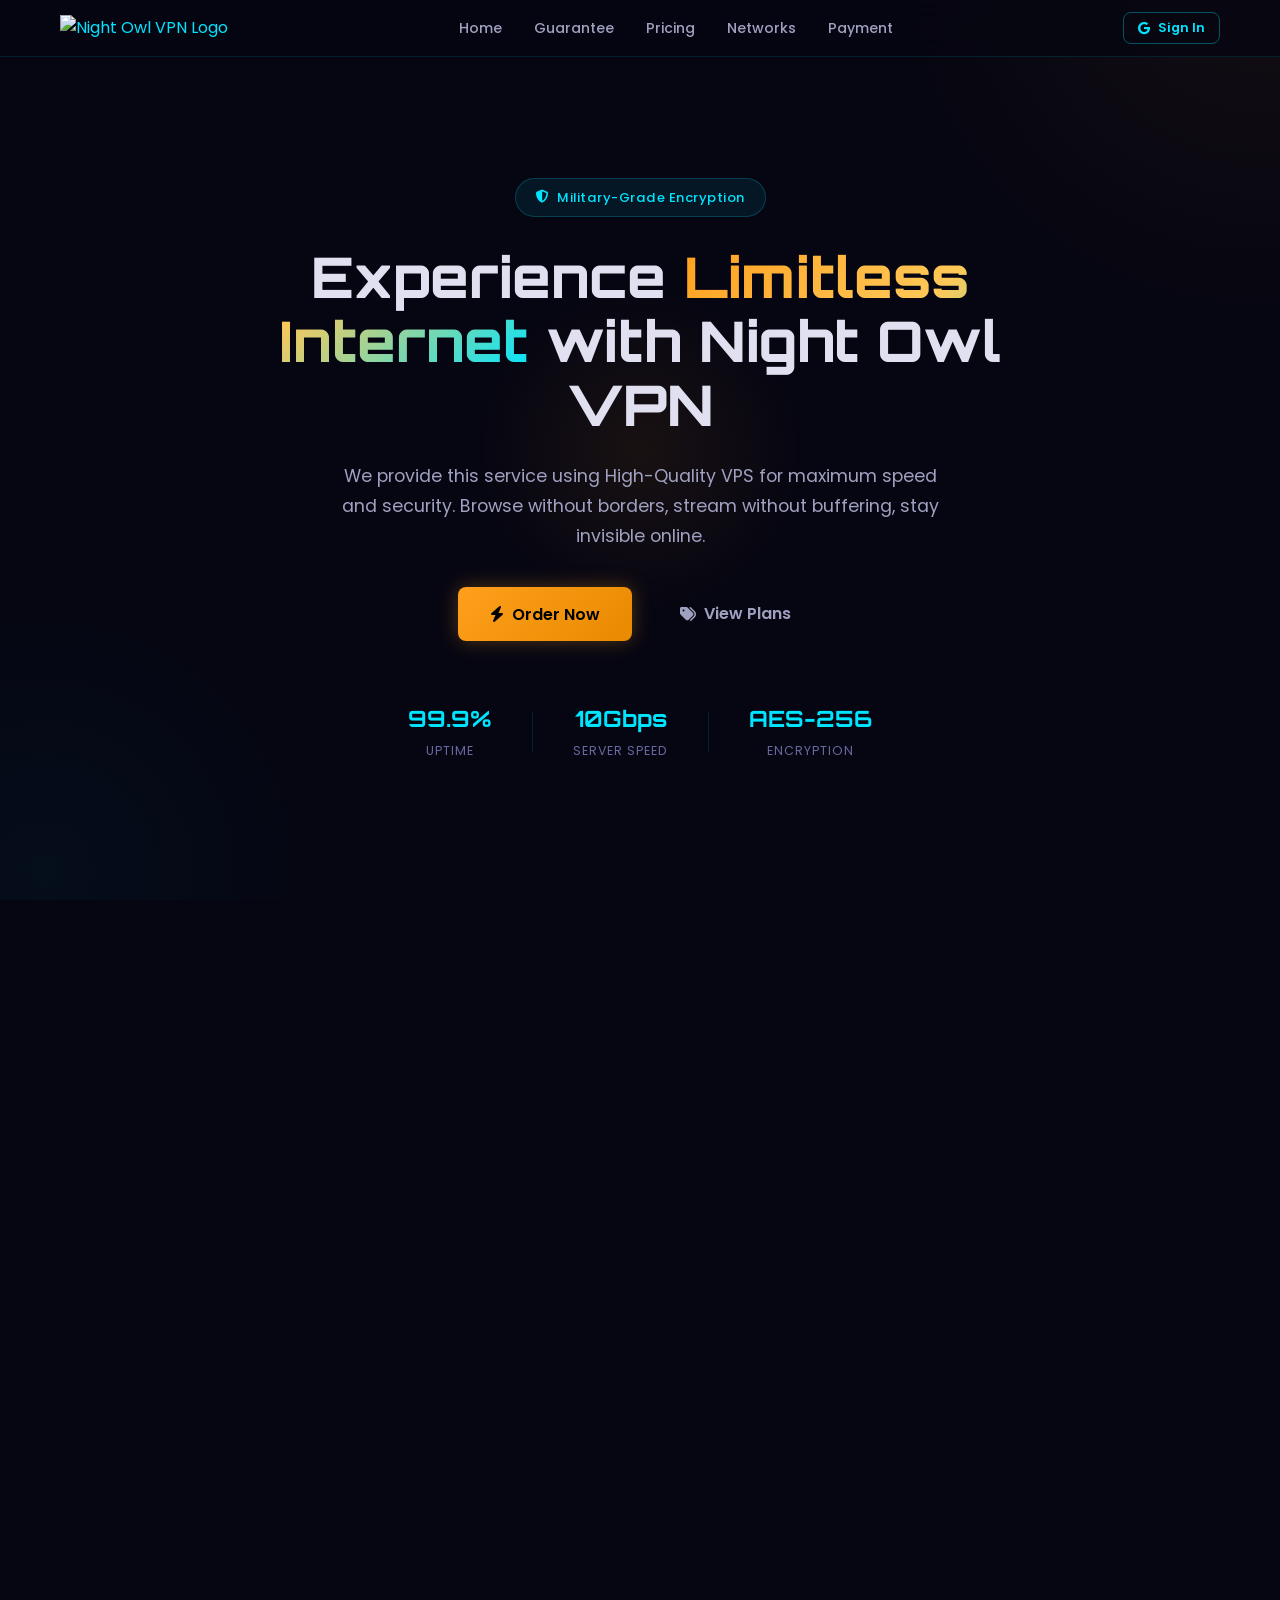
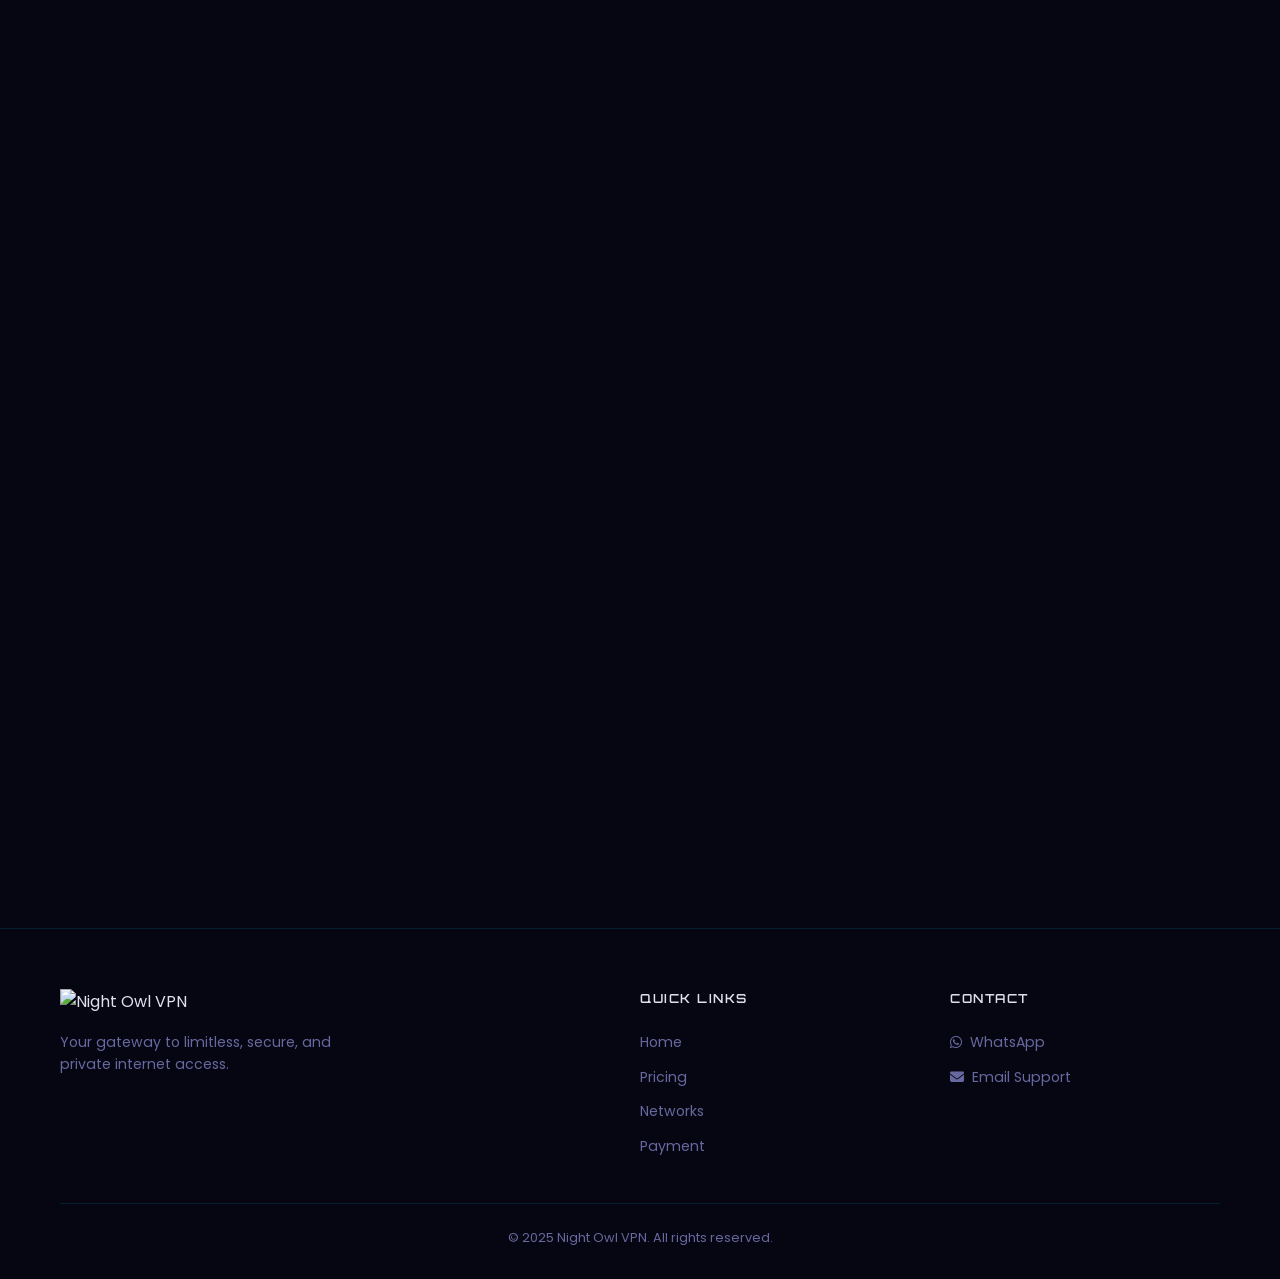
==== index.html @ dc2b0171 "Add files via upload" ====
<!DOCTYPE html>
<html lang="en">
<head>
    <meta charset="UTF-8">
    <meta name="viewport" content="width=device-width, initial-scale=1.0">
    <title>Night Owl VPN — Experience Limitless Internet</title>
    <link href="https://fonts.googleapis.com/css2?family=Orbitron:wght@400;500;600;700;800;900&family=Poppins:wght@300;400;500;600;700;800&display=swap" rel="stylesheet">
    <link rel="stylesheet" href="https://cdnjs.cloudflare.com/ajax/libs/font-awesome/6.5.0/css/all.min.css">
    <link rel="stylesheet" href="style.css">
</head>
<body>

<!-- Particle Background -->
<div id="particles-js"></div>

<!-- Toast Container -->
<div id="toast-container"></div>

<!-- Navigation -->
<nav class="navbar" id="navbar">
    <div class="nav-container">
        <a href="#hero" class="nav-logo">
            <img src="https://z-cdn-media.chatglm.cn/files/b2f4cb73-33cd-4e5b-a706-f9e631497ccf.png?auth_key=1880225410-af0106e17d8e4b97b81c9fec4f9bc8e7-0-fcd8b6f1ac86b50c7433dc2e5db16da4" alt="Night Owl VPN Logo" class="logo-img">
        </a>
        <ul class="nav-links" id="navLinks">
            <li><a href="#hero">Home</a></li>
            <li><a href="#guarantee">Guarantee</a></li>
            <li><a href="#pricing">Pricing</a></li>
            <li><a href="#networks">Networks</a></li>
            <li><a href="#payment">Payment</a></li>
        </ul>
        <div class="nav-actions">
            <!-- Shown when NOT logged in -->
            <button class="btn btn-outline btn-sm" id="btnLogin" onclick="handleLogin()">
                <i class="fab fa-google"></i> Sign In
            </button>
            <!-- Shown when logged in -->
            <div class="nav-user" id="navUser" style="display:none;">
                <img id="navAvatar" src="" alt="avatar" class="nav-avatar">
                <span id="navName" class="nav-name"></span>
                <button class="btn btn-outline btn-sm" onclick="handleLogout()">Logout</button>
            </div>
            <button class="hamburger" id="hamburger" onclick="toggleMobileNav()">
                <span></span><span></span><span></span>
            </button>
        </div>
    </div>
</nav>

<!-- ========== HERO SECTION ========== -->
<section id="hero" class="hero">
    <div class="hero-content">
        <div class="hero-badge">
            <i class="fas fa-shield-halved"></i> Military-Grade Encryption
        </div>
        <h1 class="hero-title">
            Experience <span class="text-gradient">Limitless Internet</span> with Night Owl VPN
        </h1>
        <p class="hero-subtitle">
            We provide this service using High-Quality VPS for maximum speed and security.
            Browse without borders, stream without buffering, stay invisible online.
        </p>
        <div class="hero-actions">
            <button class="btn btn-primary btn-lg" onclick="scrollToDashboard()">
                <i class="fas fa-bolt"></i> Order Now
            </button>
            <a href="#pricing" class="btn btn-ghost btn-lg">
                <i class="fas fa-tags"></i> View Plans
            </a>
        </div>
        <div class="hero-stats">
            <div class="stat-item">
                <span class="stat-number">99.9%</span>
                <span class="stat-label">Uptime</span>
            </div>
            <div class="stat-divider"></div>
            <div class="stat-item">
                <span class="stat-number">10Gbps</span>
                <span class="stat-label">Server Speed</span>
            </div>
            <div class="stat-divider"></div>
            <div class="stat-item">
                <span class="stat-number">AES-256</span>
                <span class="stat-label">Encryption</span>
            </div>
        </div>
    </div>
    <div class="hero-visual">
        <div class="owl-glow"></div>
    </div>
</section>

<!-- ========== GUARANTEE SECTION ========== -->
<section id="guarantee" class="section">
    <div class="container">
        <div class="guarantee-card reveal">
            <div class="guarantee-icon">
                <i class="fas fa-shield-halved"></i>
            </div>
            <div class="guarantee-content">
                <h2 class="section-title">30-Day Money-Back Guarantee</h2>
                <p class="guarantee-text">
                    <strong>100% Guarantee for 30 Days.</strong> Our data packages are valid for 30 days and must be renewed thereafter.
                    To get a config, you must have an active base data package. With the <span class="text-gradient">Unlimited package</span>,
                    enjoy zero speed limits and no GB limits — pure, unrestricted internet freedom!
                </p>
            </div>
            <div class="guarantee-badge">
                <i class="fas fa-check-circle"></i> Guaranteed
            </div>
        </div>
    </div>
</section>

<!-- ========== PRICING SECTION ========== -->
<section id="pricing" class="section">
    <div class="container">
        <div class="section-header reveal">
            <span class="section-tag">Pricing</span>
            <h2 class="section-title">Choose Your Plan</h2>
            <p class="section-desc">Affordable, high-speed VPN packages tailored for every need. All plans include full access to our premium VPS network.</p>
        </div>
        <div class="pricing-grid">
            <!-- 100GB -->
            <div class="pricing-card reveal">
                <div class="pricing-header">
                    <div class="pricing-icon"><i class="fas fa-wind"></i></div>
                    <h3>Starter</h3>
                    <div class="pricing-data">100GB</div>
                </div>
                <div class="pricing-price">
                    <span class="currency">Rs.</span>
                    <span class="amount">200</span>
                    <span class="period">/= per month</span>
                </div>
                <ul class="pricing-features">
                    <li><i class="fas fa-check"></i> 100GB Data</li>
                    <li><i class="fas fa-check"></i> High-Speed VPS</li>
                    <li><i class="fas fa-check"></i> All Networks</li>
                    <li><i class="fas fa-check"></i> 30-Day Validity</li>
                </ul>
                <button class="btn btn-outline btn-block" onclick="scrollToDashboard()">Get Started</button>
            </div>
            <!-- 200GB -->
            <div class="pricing-card reveal">
                <div class="pricing-header">
                    <div class="pricing-icon"><i class="fas fa-rocket"></i></div>
                    <h3>Standard</h3>
                    <div class="pricing-data">200GB</div>
                </div>
                <div class="pricing-price">
                    <span class="currency">Rs.</span>
                    <span class="amount">300</span>
                    <span class="period">/= per month</span>
                </div>
                <ul class="pricing-features">
                    <li><i class="fas fa-check"></i> 200GB Data</li>
                    <li><i class="fas fa-check"></i> High-Speed VPS</li>
                    <li><i class="fas fa-check"></i> All Networks</li>
                    <li><i class="fas fa-check"></i> 30-Day Validity</li>
                </ul>
                <button class="btn btn-outline btn-block" onclick="scrollToDashboard()">Get Started</button>
            </div>
            <!-- 300GB -->
            <div class="pricing-card reveal">
                <div class="pricing-header">
                    <div class="pricing-icon"><i class="fas fa-fire"></i></div>
                    <h3>Premium</h3>
                    <div class="pricing-data">300GB</div>
                </div>
                <div class="pricing-price">
                    <span class="currency">Rs.</span>
                    <span class="amount">400</span>
                    <span class="period">/= per month</span>
                </div>
                <ul class="pricing-features">
                    <li><i class="fas fa-check"></i> 300GB Data</li>
                    <li><i class="fas fa-check"></i> High-Speed VPS</li>
                    <li><i class="fas fa-check"></i> All Networks</li>
                    <li><i class="fas fa-check"></i> 30-Day Validity</li>
                </ul>
                <button class="btn btn-outline btn-block" onclick="scrollToDashboard()">Get Started</button>
            </div>
            <!-- Unlimited - Featured -->
            <div class="pricing-card pricing-featured reveal">
                <div class="pricing-ribbon">Best Value</div>
                <div class="pricing-header">
                    <div class="pricing-icon"><i class="fas fa-crown"></i></div>
                    <h3>Unlimited</h3>
                    <div class="pricing-data">Unlimited GB</div>
                </div>
                <div class="pricing-price">
                    <span class="currency">Rs.</span>
                    <span class="amount">500</span>
                    <span class="period">/= per month</span>
                </div>
                <ul class="pricing-features">
                    <li><i class="fas fa-check"></i> Unlimited Data</li>
                    <li><i class="fas fa-check"></i> Zero Speed Limits</li>
                    <li><i class="fas fa-check"></i> All Networks</li>
                    <li><i class="fas fa-check"></i> 30-Day Validity</li>
                    <li><i class="fas fa-star"></i> Priority Support</li>
                </ul>
                <button class="btn btn-primary btn-block" onclick="scrollToDashboard()">Get Started</button>
            </div>
        </div>
    </div>
</section>

<!-- ========== NETWORKS SECTION ========== -->
<section id="networks" class="section">
    <div class="container">
        <div class="section-header reveal">
            <span class="section-tag">Compatibility</span>
            <h2 class="section-title">Supported Networks & Packages</h2>
            <p class="section-desc">Our VPN configs work seamlessly with these networks and base packages.</p>
        </div>
        <div class="network-grid">
            <div class="network-card reveal">
                <div class="network-icon" style="--accent:#4CAF50;"><i class="fas fa-sim-card"></i></div>
                <h4>Dialog SIM</h4>
                <p>348 Package</p>
            </div>
            <div class="network-card reveal">
                <div class="network-icon" style="--accent:#4CAF50;"><i class="fas fa-wifi"></i></div>
                <h4>Dialog Router</h4>
                <p>Zoom Unlimited 724 Package</p>
            </div>
            <div class="network-card reveal">
                <div class="network-icon" style="--accent:#2196F3;"><i class="fas fa-router"></i></div>
                <h4>SLT Router</h4>
                <p>Zoom/Netflix Unlimited Package</p>
            </div>
            <div class="network-card reveal">
                <div class="network-icon" style="--accent:#FF4081;"><i class="fas fa-sim-card"></i></div>
                <h4>Airtel Old SIM</h4>
                <p>YouTube 260 Unlimited Package</p>
            </div>
            <div class="network-card reveal">
                <div class="network-icon" style="--accent:#FF4081;"><i class="fas fa-sim-card"></i></div>
                <h4>Airtel New SIM</h4>
                <p>TikTok 997 Unlimited Package</p>
            </div>
            <div class="network-card reveal">
                <div class="network-icon" style="--accent:#9C27B0;"><i class="fas fa-mobile-alt"></i></div>
                <h4>Mobitel SIM</h4>
                <p>222 Zoom Package <small>(Android only)</small></p>
            </div>
            <div class="network-card reveal">
                <div class="network-icon" style="--accent:#FF9800;"><i class="fas fa-sim-card"></i></div>
                <h4>Hutch</h4>
                <p>Zoom 224 Package</p>
            </div>
            <div class="network-card reveal">
                <div class="network-icon" style="--accent:#7878a0;"><i class="fas fa-ellipsis-h"></i></div>
                <h4>Other Networks</h4>
                <p>Configs available but speed limited</p>
            </div>
        </div>
        <p class="network-note reveal">
            <i class="fas fa-info-circle"></i>
            Configs are available for packages not on this list, but speed will be limited.
        </p>
    </div>
</section>

<!-- ========== PAYMENT SECTION ========== -->
<section id="payment" class="section">
    <div class="container">
        <div class="section-header reveal">
            <span class="section-tag">Payment</span>
            <h2 class="section-title">Payment Methods</h2>
            <p class="section-desc">Choose your preferred payment method below. After payment, upload your slip in the order form.</p>
        </div>
        <div class="payment-grid">
            <!-- Bank Transfer -->
            <div class="payment-card reveal">
                <div class="payment-icon"><i class="fas fa-building-columns"></i></div>
                <h3>Bank Transfer</h3>
                <div class="payment-details">
                    <div class="payment-row">
                        <span class="payment-label">Bank</span>
                        <span class="payment-value">Sampath Bank</span>
                    </div>
                    <div class="payment-row">
                        <span class="payment-label">Account No</span>
                        <span class="payment-value copyable" onclick="copyText('111852976973', this)">1118 5297 6973 <i class="fas fa-copy"></i></span>
                    </div>
                    <div class="payment-row">
                        <span class="payment-label">Name</span>
                        <span class="payment-value">GJD Dilshan</span>
                    </div>
                    <div class="payment-row">
                        <span class="payment-label">Branch</span>
                        <span class="payment-value">Baddegama</span>
                    </div>
                </div>
            </div>
            <!-- eZ Cash -->
            <div class="payment-card reveal">
                <div class="payment-icon"><i class="fas fa-mobile-screen-button"></i></div>
                <h3>eZ Cash</h3>
                <div class="payment-details">
                    <div class="payment-row">
                        <span class="payment-label">Number</span>
                        <span class="payment-value copyable" onclick="copyText('0763420752', this)">0763420752 <i class="fas fa-copy"></i></span>
                    </div>
                    <div class="payment-row" style="margin-top:12px;">
                        <div class="payment-note">
                            <i class="fas fa-exclamation-triangle"></i>
                            Please add Rs. 20 extra if using eZ Cash
                        </div>
                    </div>
                </div>
            </div>
        </div>
    </div>
</section>

<!-- ========== DASHBOARD / ORDER SECTION (Auth Required) ========== -->
<section id="dashboard" class="section" style="display:none;">
    <div class="container">
        <div class="section-header reveal">
            <span class="section-tag">Dashboard</span>
            <h2 class="section-title">Place Your Order</h2>
            <p class="section-desc">Fill in your details, upload your payment slip, and we'll get you connected.</p>
        </div>

        <div class="dashboard-grid">
            <!-- Order Form -->
            <div class="order-form-card reveal">
                <h3><i class="fas fa-file-invoice"></i> Order Form</h3>
                <form id="orderForm" onsubmit="handleOrderSubmit(event)">
                    <div class="form-row">
                        <div class="form-group">
                            <label for="firstName">First Name <span class="required">*</span></label>
                            <input type="text" id="firstName" required placeholder="Enter first name">
                        </div>
                        <div class="form-group">
                            <label for="lastName">Last Name <span class="required">*</span></label>
                            <input type="text" id="lastName" required placeholder="Enter last name">
                        </div>
                    </div>
                    <div class="form-group">
                        <label for="vpnPackage">VPN Data Package <span class="required">*</span></label>
                        <select id="vpnPackage" required>
                            <option value="" disabled selected>Select a package</option>
                            <option value="100GB - Rs. 200">100GB — Rs. 200/=</option>
                            <option value="200GB - Rs. 300">200GB — Rs. 300/=</option>
                            <option value="300GB - Rs. 400">300GB — Rs. 400/=</option>
                            <option value="Unlimited GB - Rs. 500">Unlimited GB — Rs. 500/=</option>
                        </select>
                    </div>
                    <div class="form-group">
                        <label for="simPackage">Current Sim & Base Data Package <span class="required">*</span></label>
                        <select id="simPackage" required onchange="toggleDeviceId()">
                            <option value="" disabled selected>Select your sim & package</option>
                            <option value="Dialog sim - 348 Package">Dialog SIM — 348 Package</option>
                            <option value="Dialog router - Zoom Unlimited 724 Package">Dialog Router — Zoom Unlimited 724</option>
                            <option value="SLT router - Zoom/Netflix Unlimited Package">SLT Router — Zoom/Netflix Unlimited</option>
                            <option value="Airtel Old sim - YouTube 260 Unlimited Package">Airtel Old SIM — YouTube 260 Unlimited</option>
                            <option value="Airtel New sim - TikTok 997 Unlimited Package">Airtel New SIM — TikTok 997 Unlimited</option>
                            <option value="Mobitel sim - 222 Zoom Package">Mobitel SIM — 222 Zoom Package</option>
                            <option value="Hutch - Zoom 224 Package">Hutch — Zoom 224 Package</option>
                            <option value="Other">Other (speed may be limited)</option>
                        </select>
                    </div>
                    <!-- Conditional: Device ID (only for Mobitel 222 Zoom) -->
                    <div class="form-group" id="deviceIdGroup" style="display:none;">
                        <label for="deviceId">HttpInjector App Device ID <span class="required">*</span></label>
                        <input type="text" id="deviceId" placeholder="Enter your HttpInjector Device ID">
                        <small class="form-hint">Required for Mobitel 222 Zoom Package (Android only)</small>
                    </div>
                    <div class="form-group">
                        <label for="paymentSlip">Upload Payment Slip <span class="required">*</span></label>
                        <div class="file-upload-area" id="fileDropZone" onclick="document.getElementById('paymentSlip').click()">
                            <input type="file" id="paymentSlip" accept="image/*,.pdf" required hidden>
                            <i class="fas fa-cloud-arrow-up"></i>
                            <p id="fileLabel">Click to upload or drag & drop</p>
                            <small>Image or PDF, max 5MB</small>
                        </div>
                    </div>
                    <button type="submit" class="btn btn-primary btn-block btn-lg" id="submitBtn">
                        <i class="fab fa-whatsapp"></i> Submit & Send via WhatsApp
                    </button>
                </form>
            </div>

            <!-- Order History -->
            <div class="order-history-card reveal">
                <h3><i class="fas fa-clock-rotate-left"></i> My Orders</h3>
                <div id="orderHistory">
                    <p class="empty-state">No orders yet. Place your first order!</p>
                </div>
            </div>
        </div>
    </div>
</section>

<!-- ========== AUTH REQUIRED MODAL ========== -->
<div class="modal-overlay" id="authModal" style="display:none;">
    <div class="modal-card">
        <div class="modal-icon"><i class="fas fa-lock"></i></div>
        <h3>Login Required</h3>
        <p>You need to sign in with your Google account to place an order and access the dashboard.</p>
        <button class="btn btn-primary btn-block" onclick="handleLogin(); closeModal();">
            <i class="fab fa-google"></i> Sign in with Google
        </button>
        <button class="btn btn-ghost btn-block" onclick="closeModal()">Cancel</button>
    </div>
</div>

<!-- ========== FOOTER ========== -->
<footer class="footer">
    <div class="container">
        <div class="footer-grid">
            <div class="footer-brand">
                <img src="https://z-cdn-media.chatglm.cn/files/b2f4cb73-33cd-4e5b-a706-f9e631497ccf.png?auth_key=1880225410-af0106e17d8e4b97b81c9fec4f9bc8e7-0-fcd8b6f1ac86b50c7433dc2e5db16da4" alt="Night Owl VPN" class="footer-logo">
                <p>Your gateway to limitless, secure, and private internet access.</p>
            </div>
            <div class="footer-links">
                <h4>Quick Links</h4>
                <a href="#hero">Home</a>
                <a href="#pricing">Pricing</a>
                <a href="#networks">Networks</a>
                <a href="#payment">Payment</a>
            </div>
            <div class="footer-links">
                <h4>Contact</h4>
                <a href="https://wa.me/94724212983" target="_blank"><i class="fab fa-whatsapp"></i> WhatsApp</a>
                <a href="mailto:support@nightowlvpn.com"><i class="fas fa-envelope"></i> Email Support</a>
            </div>
        </div>
        <div class="footer-bottom">
            <p>&copy; 2025 Night Owl VPN. All rights reserved.</p>
        </div>
    </div>
</footer>

<!-- Scripts -->
<script src="https://cdn.jsdelivr.net/particles.js/2.0.0/particles.min.js"></script>
<script src="https://cdn.jsdelivr.net/npm/@supabase/supabase-js@2"></script>
<script src="app.js"></script>
</body>
</html>
---- style.css ----
/* ============================================================
   Night Owl VPN — Cyberpunk Dark Theme Stylesheet
   ============================================================ */

/* ===== CSS Custom Properties ===== */
:root {
    --bg-primary: #060612;
    --bg-secondary: #0d0d2b;
    --bg-card: rgba(13, 13, 43, 0.75);
    --bg-card-hover: rgba(20, 20, 60, 0.85);
    --neon-orange: #ff9f1c;
    --neon-gold: #ffc857;
    --neon-cyan: #00e5ff;
    --neon-cyan-dim: rgba(0, 229, 255, 0.15);
    --text-primary: #e0e0f0;
    --text-secondary: #a0a0c0;
    --text-muted: #6868a0;
    --border: rgba(0, 229, 255, 0.12);
    --border-hover: rgba(0, 229, 255, 0.35);
    --success: #00ff88;
    --danger: #ff4466;
    --warning: #ffc857;
    --radius: 14px;
    --radius-sm: 8px;
    --shadow: 0 4px 30px rgba(0, 0, 0, 0.4);
    --shadow-glow-cyan: 0 0 30px rgba(0, 229, 255, 0.15);
    --shadow-glow-orange: 0 0 30px rgba(255, 159, 28, 0.15);
    --font-heading: 'Orbitron', sans-serif;
    --font-body: 'Poppins', sans-serif;
    --transition: 0.3s cubic-bezier(0.4, 0, 0.2, 1);
}

/* ===== Reset & Base ===== */
*, *::before, *::after { box-sizing: border-box; margin: 0; padding: 0; }

html {
    scroll-behavior: smooth;
    scrollbar-width: thin;
    scrollbar-color: var(--neon-cyan-dim) var(--bg-primary);
}

body {
    font-family: var(--font-body);
    background: var(--bg-primary);
    color: var(--text-primary);
    line-height: 1.6;
    overflow-x: hidden;
    -webkit-font-smoothing: antialiased;
}

::-webkit-scrollbar { width: 8px; }
::-webkit-scrollbar-track { background: var(--bg-primary); }
::-webkit-scrollbar-thumb { background: var(--neon-cyan-dim); border-radius: 4px; }
::-webkit-scrollbar-thumb:hover { background: rgba(0, 229, 255, 0.3); }

a { color: var(--neon-cyan); text-decoration: none; transition: color var(--transition); }
a:hover { color: var(--neon-gold); }

img { max-width: 100%; height: auto; }

.container { max-width: 1200px; margin: 0 auto; padding: 0 20px; }

/* ===== Particles Background ===== */
#particles-js {
    position: fixed;
    top: 0; left: 0;
    width: 100%; height: 100%;
    z-index: 0;
    pointer-events: none;
}

/* ===== Toast Notifications ===== */
#toast-container {
    position: fixed;
    top: 90px; right: 20px;
    z-index: 10000;
    display: flex;
    flex-direction: column;
    gap: 10px;
}

.toast {
    padding: 14px 20px;
    border-radius: var(--radius-sm);
    font-size: 0.9rem;
    font-weight: 500;
    backdrop-filter: blur(20px);
    border: 1px solid var(--border);
    transform: translateX(120%);
    transition: transform 0.4s cubic-bezier(0.4, 0, 0.2, 1);
    display: flex;
    align-items: center;
    gap: 10px;
    max-width: 380px;
    box-shadow: var(--shadow);
}

.toast.show { transform: translateX(0); }
.toast-success { background: rgba(0, 255, 136, 0.12); border-color: rgba(0, 255, 136, 0.3); color: var(--success); }
.toast-error { background: rgba(255, 68, 102, 0.12); border-color: rgba(255, 68, 102, 0.3); color: var(--danger); }
.toast-info { background: rgba(0, 229, 255, 0.12); border-color: rgba(0, 229, 255, 0.3); color: var(--neon-cyan); }

/* ===== Gradient Text ===== */
.text-gradient {
    background: linear-gradient(135deg, var(--neon-orange), var(--neon-gold), var(--neon-cyan));
    -webkit-background-clip: text;
    -webkit-text-fill-color: transparent;
    background-clip: text;
}

/* ===== Buttons ===== */
.btn {
    display: inline-flex;
    align-items: center;
    justify-content: center;
    gap: 8px;
    padding: 10px 24px;
    border: none;
    border-radius: var(--radius-sm);
    font-family: var(--font-body);
    font-size: 0.9rem;
    font-weight: 600;
    cursor: pointer;
    transition: all var(--transition);
    text-decoration: none;
    white-space: nowrap;
}

.btn-primary {
    background: linear-gradient(135deg, var(--neon-orange), #e88a00);
    color: #000;
    box-shadow: 0 0 20px rgba(255, 159, 28, 0.3);
}
.btn-primary:hover {
    box-shadow: 0 0 35px rgba(255, 159, 28, 0.5);
    transform: translateY(-2px);
}

.btn-outline {
    background: transparent;
    border: 1.5px solid var(--border-hover);
    color: var(--neon-cyan);
}
.btn-outline:hover {
    background: rgba(0, 229, 255, 0.08);
    border-color: var(--neon-cyan);
    box-shadow: var(--shadow-glow-cyan);
}

.btn-ghost {
    background: transparent;
    color: var(--text-secondary);
    border: none;
}
.btn-ghost:hover { color: var(--text-primary); }

.btn-lg { padding: 14px 32px; font-size: 1rem; }
.btn-sm { padding: 6px 14px; font-size: 0.8rem; }
.btn-xs { padding: 4px 10px; font-size: 0.72rem; border-radius: 6px; }
.btn-block { width: 100%; }

/* ===== Navigation ===== */
.navbar {
    position: fixed;
    top: 0; left: 0; right: 0;
    z-index: 1000;
    padding: 12px 0;
    background: rgba(6, 6, 18, 0.85);
    backdrop-filter: blur(20px);
    border-bottom: 1px solid var(--border);
    transition: all var(--transition);
}

.navbar.scrolled {
    padding: 8px 0;
    background: rgba(6, 6, 18, 0.95);
    box-shadow: 0 2px 30px rgba(0, 0, 0, 0.5);
}

.nav-container {
    max-width: 1200px;
    margin: 0 auto;
    padding: 0 20px;
    display: flex;
    align-items: center;
    justify-content: space-between;
}

.logo-img { height: 44px; transition: transform var(--transition); }
.logo-img:hover { transform: scale(1.05); }

.nav-links {
    display: flex;
    list-style: none;
    gap: 32px;
}

.nav-links a {
    color: var(--text-secondary);
    font-size: 0.88rem;
    font-weight: 500;
    position: relative;
    padding: 4px 0;
    transition: color var(--transition);
}

.nav-links a::after {
    content: '';
    position: absolute;
    bottom: -2px; left: 0;
    width: 0; height: 2px;
    background: var(--neon-cyan);
    transition: width var(--transition);
}

.nav-links a:hover { color: var(--neon-cyan); }
.nav-links a:hover::after { width: 100%; }

.nav-actions { display: flex; align-items: center; gap: 12px; }

.nav-user { display: flex; align-items: center; gap: 10px; }

.nav-avatar {
    width: 32px; height: 32px;
    border-radius: 50%;
    border: 2px solid var(--neon-cyan);
    object-fit: cover;
}

.nav-name {
    color: var(--text-primary);
    font-size: 0.85rem;
    font-weight: 500;
    max-width: 120px;
    overflow: hidden;
    text-overflow: ellipsis;
    white-space: nowrap;
}

/* Hamburger */
.hamburger {
    display: none;
    flex-direction: column;
    gap: 5px;
    background: none;
    border: none;
    cursor: pointer;
    padding: 4px;
}

.hamburger span {
    width: 24px; height: 2px;
    background: var(--text-primary);
    border-radius: 2px;
    transition: all var(--transition);
}

.hamburger.active span:nth-child(1) { transform: rotate(45deg) translate(5px, 5px); }
.hamburger.active span:nth-child(2) { opacity: 0; }
.hamburger.active span:nth-child(3) { transform: rotate(-45deg) translate(5px, -5px); }

/* ===== Hero Section ===== */
.hero {
    min-height: 100vh;
    display: flex;
    align-items: center;
    position: relative;
    padding: 120px 20px 80px;
    overflow: hidden;
}

.hero::before {
    content: '';
    position: absolute;
    top: -50%; right: -30%;
    width: 800px; height: 800px;
    background: radial-gradient(circle, rgba(255, 159, 28, 0.06) 0%, transparent 70%);
    border-radius: 50%;
    pointer-events: none;
}

.hero::after {
    content: '';
    position: absolute;
    bottom: -30%; left: -20%;
    width: 600px; height: 600px;
    background: radial-gradient(circle, rgba(0, 229, 255, 0.04) 0%, transparent 70%);
    border-radius: 50%;
    pointer-events: none;
}

.hero-content {
    max-width: 800px;
    margin: 0 auto;
    text-align: center;
    position: relative;
    z-index: 1;
}

.hero-badge {
    display: inline-flex;
    align-items: center;
    gap: 8px;
    padding: 8px 20px;
    border-radius: 50px;
    background: rgba(0, 229, 255, 0.08);
    border: 1px solid rgba(0, 229, 255, 0.2);
    color: var(--neon-cyan);
    font-size: 0.82rem;
    font-weight: 500;
    margin-bottom: 28px;
    letter-spacing: 0.5px;
}

.hero-title {
    font-family: var(--font-heading);
    font-size: clamp(2rem, 5vw, 3.5rem);
    font-weight: 800;
    line-height: 1.15;
    margin-bottom: 24px;
    color: var(--text-primary);
}

.hero-subtitle {
    font-size: 1.1rem;
    color: var(--text-secondary);
    max-width: 600px;
    margin: 0 auto 36px;
    line-height: 1.7;
}

.hero-actions {
    display: flex;
    gap: 16px;
    justify-content: center;
    flex-wrap: wrap;
    margin-bottom: 60px;
}

.hero-stats {
    display: flex;
    align-items: center;
    justify-content: center;
    gap: 40px;
    flex-wrap: wrap;
}

.stat-item { text-align: center; }

.stat-number {
    display: block;
    font-family: var(--font-heading);
    font-size: 1.4rem;
    font-weight: 700;
    color: var(--neon-cyan);
}

.stat-label {
    font-size: 0.78rem;
    color: var(--text-muted);
    text-transform: uppercase;
    letter-spacing: 1px;
}

.stat-divider {
    width: 1px;
    height: 40px;
    background: var(--border);
}

.owl-glow {
    position: absolute;
    top: 50%; left: 50%;
    transform: translate(-50%, -50%);
    width: 400px; height: 400px;
    background: radial-gradient(circle, rgba(255, 159, 28, 0.08) 0%, transparent 60%);
    border-radius: 50%;
    animation: owlPulse 4s ease-in-out infinite;
    pointer-events: none;
}

@keyframes owlPulse {
    0%, 100% { transform: translate(-50%, -50%) scale(1); opacity: 0.6; }
    50% { transform: translate(-50%, -50%) scale(1.15); opacity: 1; }
}

/* ===== Sections ===== */
.section {
    padding: 100px 0;
    position: relative;
    z-index: 1;
}

.section-header {
    text-align: center;
    margin-bottom: 60px;
}

.section-tag {
    display: inline-block;
    padding: 5px 16px;
    border-radius: 50px;
    background: rgba(0, 229, 255, 0.08);
    border: 1px solid rgba(0, 229, 255, 0.2);
    color: var(--neon-cyan);
    font-size: 0.78rem;
    font-weight: 600;
    text-transform: uppercase;
    letter-spacing: 1.5px;
    margin-bottom: 16px;
}

.section-title {
    font-family: var(--font-heading);
    font-size: clamp(1.5rem, 3vw, 2.2rem);
    font-weight: 700;
    color: var(--text-primary);
    margin-bottom: 16px;
}

.section-desc {
    font-size: 1rem;
    color: var(--text-secondary);
    max-width: 580px;
    margin: 0 auto;
}

/* ===== Guarantee Section ===== */
.guarantee-card {
    display: flex;
    align-items: center;
    gap: 32px;
    padding: 40px;
    background: var(--bg-card);
    border: 1px solid var(--border);
    border-radius: var(--radius);
    backdrop-filter: blur(20px);
    position: relative;
    overflow: hidden;
}

.guarantee-card::before {
    content: '';
    position: absolute;
    top: 0; left: 0;
    width: 4px; height: 100%;
    background: linear-gradient(to bottom, var(--neon-orange), var(--neon-cyan));
}

.guarantee-icon {
    flex-shrink: 0;
    width: 80px; height: 80px;
    display: flex;
    align-items: center;
    justify-content: center;
    border-radius: 50%;
    background: rgba(255, 159, 28, 0.1);
    border: 1px solid rgba(255, 159, 28, 0.25);
    font-size: 2rem;
    color: var(--neon-orange);
}

.guarantee-content { flex: 1; }

.guarantee-content .section-title { margin-bottom: 12px; text-align: left; }

.guarantee-text {
    color: var(--text-secondary);
    font-size: 0.95rem;
    line-height: 1.75;
}

.guarantee-badge {
    flex-shrink: 0;
    padding: 10px 20px;
    border-radius: 50px;
    background: rgba(0, 255, 136, 0.1);
    border: 1px solid rgba(0, 255, 136, 0.25);
    color: var(--success);
    font-weight: 600;
    font-size: 0.85rem;
    display: flex;
    align-items: center;
    gap: 8px;
}

/* ===== Pricing Section ===== */
.pricing-grid {
    display: grid;
    grid-template-columns: repeat(4, 1fr);
    gap: 24px;
}

.pricing-card {
    background: var(--bg-card);
    border: 1px solid var(--border);
    border-radius: var(--radius);
    padding: 36px 28px;
    backdrop-filter: blur(20px);
    transition: all var(--transition);
    position: relative;
    overflow: hidden;
    display: flex;
    flex-direction: column;
}

.pricing-card:hover {
    transform: translateY(-8px);
    border-color: var(--border-hover);
    box-shadow: var(--shadow-glow-cyan);
}

.pricing-featured {
    border-color: rgba(255, 159, 28, 0.3);
    background: rgba(255, 159, 28, 0.05);
}

.pricing-featured:hover {
    border-color: var(--neon-orange);
    box-shadow: var(--shadow-glow-orange);
}

.pricing-ribbon {
    position: absolute;
    top: 16px; right: -32px;
    background: linear-gradient(135deg, var(--neon-orange), #e88a00);
    color: #000;
    font-size: 0.7rem;
    font-weight: 700;
    padding: 4px 40px;
    transform: rotate(45deg);
    text-transform: uppercase;
    letter-spacing: 1px;
}

.pricing-header { text-align: center; margin-bottom: 24px; }

.pricing-icon {
    width: 56px; height: 56px;
    margin: 0 auto 16px;
    display: flex;
    align-items: center;
    justify-content: center;
    border-radius: 50%;
    background: rgba(0, 229, 255, 0.08);
    border: 1px solid rgba(0, 229, 255, 0.15);
    font-size: 1.3rem;
    color: var(--neon-cyan);
}

.pricing-featured .pricing-icon {
    background: rgba(255, 159, 28, 0.1);
    border-color: rgba(255, 159, 28, 0.25);
    color: var(--neon-orange);
}

.pricing-header h3 {
    font-family: var(--font-heading);
    font-size: 0.85rem;
    font-weight: 600;
    color: var(--text-muted);
    text-transform: uppercase;
    letter-spacing: 1.5px;
    margin-bottom: 6px;
}

.pricing-data {
    font-family: var(--font-heading);
    font-size: 1.3rem;
    font-weight: 700;
    color: var(--text-primary);
}

.pricing-price {
    text-align: center;
    margin-bottom: 24px;
    padding: 20px 0;
    border-top: 1px solid var(--border);
    border-bottom: 1px solid var(--border);
}

.currency {
    font-size: 1rem;
    font-weight: 600;
    color: var(--text-muted);
    vertical-align: top;
}

.amount {
    font-family: var(--font-heading);
    font-size: 2.8rem;
    font-weight: 800;
    color: var(--neon-cyan);
}

.pricing-featured .amount { color: var(--neon-orange); }

.period {
    font-size: 0.8rem;
    color: var(--text-muted);
}

.pricing-features {
    list-style: none;
    margin-bottom: 28px;
    flex: 1;
}

.pricing-features li {
    display: flex;
    align-items: center;
    gap: 10px;
    padding: 8px 0;
    font-size: 0.88rem;
    color: var(--text-secondary);
}

.pricing-features i { color: var(--neon-cyan); font-size: 0.8rem; }
.pricing-features .fa-star { color: var(--neon-gold); }
.pricing-featured .pricing-features i { color: var(--neon-orange); }

/* ===== Networks Section ===== */
.network-grid {
    display: grid;
    grid-template-columns: repeat(4, 1fr);
    gap: 20px;
}

.network-card {
    background: var(--bg-card);
    border: 1px solid var(--border);
    border-radius: var(--radius);
    padding: 28px 20px;
    text-align: center;
    backdrop-filter: blur(20px);
    transition: all var(--transition);
}

.network-card:hover {
    transform: translateY(-4px);
    border-color: var(--border-hover);
    box-shadow: var(--shadow-glow-cyan);
}

.network-icon {
    width: 52px; height: 52px;
    margin: 0 auto 14px;
    display: flex;
    align-items: center;
    justify-content: center;
    border-radius: 50%;
    background: rgba(0, 229, 255, 0.08);
    border: 1px solid rgba(0, 229, 255, 0.15);
    font-size: 1.2rem;
    color: var(--neon-cyan);
}

.network-icon[style*="--accent"] {
    background: rgba(0, 229, 255, 0.06);
}

.network-card h4 {
    font-size: 0.95rem;
    font-weight: 600;
    color: var(--text-primary);
    margin-bottom: 4px;
}

.network-card p {
    font-size: 0.8rem;
    color: var(--text-muted);
    line-height: 1.5;
}

.network-note {
    text-align: center;
    margin-top: 32px;
    padding: 16px 24px;
    border-radius: var(--radius-sm);
    background: rgba(255, 200, 87, 0.06);
    border: 1px solid rgba(255, 200, 87, 0.15);
    color: var(--neon-gold);
    font-size: 0.88rem;
}

/* ===== Payment Section ===== */
.payment-grid {
    display: grid;
    grid-template-columns: repeat(2, 1fr);
    gap: 24px;
    max-width: 800px;
    margin: 0 auto;
}

.payment-card {
    background: var(--bg-card);
    border: 1px solid var(--border);
    border-radius: var(--radius);
    padding: 36px;
    backdrop-filter: blur(20px);
    transition: all var(--transition);
}

.payment-card:hover {
    border-color: var(--border-hover);
    box-shadow: var(--shadow-glow-cyan);
}

.payment-icon {
    width: 56px; height: 56px;
    display: flex;
    align-items: center;
    justify-content: center;
    border-radius: 50%;
    background: rgba(0, 229, 255, 0.08);
    border: 1px solid rgba(0, 229, 255, 0.15);
    font-size: 1.4rem;
    color: var(--neon-cyan);
    margin-bottom: 20px;
}

.payment-card h3 {
    font-family: var(--font-heading);
    font-size: 1.1rem;
    font-weight: 700;
    color: var(--text-primary);
    margin-bottom: 20px;
}

.payment-details { display: flex; flex-direction: column; gap: 12px; }

.payment-row {
    display: flex;
    justify-content: space-between;
    align-items: center;
    padding: 8px 0;
    border-bottom: 1px solid rgba(255, 255, 255, 0.04);
}

.payment-label {
    font-size: 0.82rem;
    color: var(--text-muted);
    text-transform: uppercase;
    letter-spacing: 0.5px;
}

.payment-value {
    font-size: 0.92rem;
    font-weight: 600;
    color: var(--text-primary);
}

.copyable {
    cursor: pointer;
    transition: color var(--transition);
}

.copyable:hover { color: var(--neon-cyan); }
.copyable i { margin-left: 6px; font-size: 0.75rem; color: var(--text-muted); }

.payment-note {
    padding: 12px 16px;
    border-radius: var(--radius-sm);
    background: rgba(255, 200, 87, 0.08);
    border: 1px solid rgba(255, 200, 87, 0.2);
    color: var(--neon-gold);
    font-size: 0.82rem;
    display: flex;
    align-items: center;
    gap: 8px;
}

/* ===== Dashboard Section ===== */
.dashboard-grid {
    display: grid;
    grid-template-columns: 1fr 1fr;
    gap: 24px;
    align-items: start;
}

.order-form-card, .order-history-card {
    background: var(--bg-card);
    border: 1px solid var(--border);
    border-radius: var(--radius);
    padding: 36px;
    backdrop-filter: blur(20px);
}

.order-form-card h3, .order-history-card h3 {
    font-family: var(--font-heading);
    font-size: 1.05rem;
    font-weight: 700;
    color: var(--text-primary);
    margin-bottom: 24px;
    display: flex;
    align-items: center;
    gap: 10px;
}

.order-form-card h3 i { color: var(--neon-orange); }
.order-history-card h3 i { color: var(--neon-cyan); }

/* ===== Forms ===== */
.form-row { display: grid; grid-template-columns: 1fr 1fr; gap: 16px; }

.form-group { margin-bottom: 20px; }

.form-group label {
    display: block;
    font-size: 0.82rem;
    font-weight: 600;
    color: var(--text-secondary);
    margin-bottom: 6px;
    text-transform: uppercase;
    letter-spacing: 0.5px;
}

.required { color: var(--danger); }

.form-group input,
.form-group select {
    width: 100%;
    padding: 12px 16px;
    background: rgba(6, 6, 18, 0.6);
    border: 1px solid var(--border);
    border-radius: var(--radius-sm);
    color: var(--text-primary);
    font-family: var(--font-body);
    font-size: 0.9rem;
    transition: all var(--transition);
    outline: none;
}

.form-group input::placeholder { color: var(--text-muted); }

.form-group input:focus,
.form-group select:focus {
    border-color: var(--neon-cyan);
    box-shadow: 0 0 0 3px rgba(0, 229, 255, 0.1);
}

.form-group select option { background: var(--bg-secondary); color: var(--text-primary); }

.form-hint {
    display: block;
    margin-top: 4px;
    font-size: 0.75rem;
    color: var(--neon-gold);
}

/* File Upload Area */
.file-upload-area {
    border: 2px dashed var(--border);
    border-radius: var(--radius-sm);
    padding: 32px 20px;
    text-align: center;
    cursor: pointer;
    transition: all var(--transition);
    background: rgba(6, 6, 18, 0.3);
}

.file-upload-area:hover {
    border-color: var(--neon-cyan);
    background: rgba(0, 229, 255, 0.03);
}

.file-upload-area i { font-size: 2rem; color: var(--neon-cyan); margin-bottom: 8px; }
.file-upload-area p { color: var(--text-secondary); font-size: 0.9rem; margin-bottom: 4px; }
.file-upload-area small { color: var(--text-muted); font-size: 0.78rem; }

.file-upload-area.has-file {
    border-color: var(--success);
    background: rgba(0, 255, 136, 0.03);
}

.file-upload-area.has-file i { color: var(--success); }

/* Order History */
.empty-state {
    text-align: center;
    padding: 40px 20px;
    color: var(--text-muted);
    font-size: 0.9rem;
}

.order-item {
    padding: 16px;
    border: 1px solid var(--border);
    border-radius: var(--radius-sm);
    margin-bottom: 12px;
    background: rgba(6, 6, 18, 0.3);
}

.order-item-header {
    display: flex;
    justify-content: space-between;
    align-items: center;
    margin-bottom: 8px;
}

.order-item-package {
    font-weight: 600;
    font-size: 0.9rem;
    color: var(--neon-cyan);
}

.order-item-date {
    font-size: 0.75rem;
    color: var(--text-muted);
}

.order-item-sim {
    font-size: 0.82rem;
    color: var(--text-secondary);
    margin-bottom: 8px;
}

.order-item-actions {
    display: flex;
    gap: 8px;
    align-items: center;
}

/* ===== Modal ===== */
.modal-overlay {
    position: fixed;
    top: 0; left: 0;
    width: 100%; height: 100%;
    background: rgba(6, 6, 18, 0.85);
    backdrop-filter: blur(10px);
    z-index: 9999;
    display: flex;
    align-items: center;
    justify-content: center;
    padding: 20px;
}

.modal-card {
    background: var(--bg-secondary);
    border: 1px solid var(--border);
    border-radius: var(--radius);
    padding: 40px;
    max-width: 420px;
    width: 100%;
    text-align: center;
}

.modal-icon {
    width: 64px; height: 64px;
    margin: 0 auto 20px;
    display: flex;
    align-items: center;
    justify-content: center;
    border-radius: 50%;
    background: rgba(0, 229, 255, 0.08);
    border: 1px solid rgba(0, 229, 255, 0.2);
    font-size: 1.5rem;
    color: var(--neon-cyan);
}

.modal-card h3 {
    font-family: var(--font-heading);
    font-size: 1.15rem;
    margin-bottom: 12px;
    color: var(--text-primary);
}

.modal-card p {
    color: var(--text-secondary);
    font-size: 0.9rem;
    margin-bottom: 24px;
    line-height: 1.6;
}

.modal-card .btn { margin-bottom: 10px; }

/* ===== Badges ===== */
.badge {
    display: inline-block;
    padding: 3px 10px;
    border-radius: 50px;
    font-size: 0.72rem;
    font-weight: 600;
    text-transform: uppercase;
    letter-spacing: 0.5px;
}

.badge-package { background: rgba(0, 229, 255, 0.1); color: var(--neon-cyan); border: 1px solid rgba(0, 229, 255, 0.2); }
.badge-success { background: rgba(0, 255, 136, 0.1); color: var(--success); border: 1px solid rgba(0, 255, 136, 0.2); }
.badge-warning { background: rgba(255, 200, 87, 0.1); color: var(--warning); border: 1px solid rgba(255, 200, 87, 0.2); }
.badge-danger { background: rgba(255, 68, 102, 0.1); color: var(--danger); border: 1px solid rgba(255, 68, 102, 0.2); }

/* ===== Footer ===== */
.footer {
    position: relative;
    z-index: 1;
    padding: 60px 0 30px;
    border-top: 1px solid var(--border);
    background: rgba(6, 6, 18, 0.5);
}

.footer-grid {
    display: grid;
    grid-template-columns: 2fr 1fr 1fr;
    gap: 40px;
    margin-bottom: 40px;
}

.footer-logo { height: 40px; margin-bottom: 16px; }

.footer-brand p {
    color: var(--text-muted);
    font-size: 0.88rem;
    max-width: 300px;
    line-height: 1.6;
}

.footer-links h4 {
    font-family: var(--font-heading);
    font-size: 0.78rem;
    font-weight: 600;
    color: var(--text-primary);
    text-transform: uppercase;
    letter-spacing: 1.5px;
    margin-bottom: 16px;
}

.footer-links a {
    display: flex;
    align-items: center;
    gap: 8px;
    color: var(--text-muted);
    font-size: 0.88rem;
    padding: 6px 0;
    transition: color var(--transition);
}

.footer-links a:hover { color: var(--neon-cyan); }

.footer-bottom {
    padding-top: 24px;
    border-top: 1px solid var(--border);
    text-align: center;
}

.footer-bottom p {
    color: var(--text-muted);
    font-size: 0.8rem;
}

/* ===== Reveal Animations ===== */
.reveal {
    opacity: 0;
    transform: translateY(30px);
    transition: opacity 0.7s cubic-bezier(0.4, 0, 0.2, 1), transform 0.7s cubic-bezier(0.4, 0, 0.2, 1);
}

.reveal.visible {
    opacity: 1;
    transform: translateY(0);
}

/* ===== Admin Panel Styles ===== */
.admin-body { padding-top: 70px; }

.admin-header {
    position: fixed;
    top: 0; left: 0; right: 0;
    z-index: 1000;
    padding: 14px 0;
    background: rgba(6, 6, 18, 0.95);
    backdrop-filter: blur(20px);
    border-bottom: 1px solid var(--border);
}

.admin-title {
    font-family: var(--font-heading);
    font-size: 1rem;
    font-weight: 700;
    color: var(--neon-orange);
    display: flex;
    align-items: center;
    gap: 8px;
}

.admin-main { position: relative; z-index: 1; padding: 40px 0 80px; }

.admin-denied {
    display: flex;
    flex-direction: column;
    align-items: center;
    justify-content: center;
    text-align: center;
    padding: 80px 20px;
    gap: 16px;
}

.admin-denied h2 {
    font-family: var(--font-heading);
    color: var(--danger);
}

.admin-denied p { color: var(--text-secondary); }

.admin-stats {
    display: grid;
    grid-template-columns: repeat(4, 1fr);
    gap: 16px;
    margin-bottom: 32px;
}

.admin-stat-card {
    display: flex;
    align-items: center;
    gap: 16px;
    padding: 24px;
    background: var(--bg-card);
    border: 1px solid var(--border);
    border-radius: var(--radius);
    backdrop-filter: blur(20px);
}

.admin-stat-card > i {
    font-size: 1.5rem;
    color: var(--neon-cyan);
}

.admin-stat-number {
    display: block;
    font-family: var(--font-heading);
    font-size: 1.6rem;
    font-weight: 700;
    color: var(--text-primary);
}

.admin-stat-label {
    font-size: 0.75rem;
    color: var(--text-muted);
    text-transform: uppercase;
    letter-spacing: 0.5px;
}

.admin-table-card {
    background: var(--bg-card);
    border: 1px solid var(--border);
    border-radius: var(--radius);
    backdrop-filter: blur(20px);
    overflow: hidden;
}

.admin-table-header {
    display: flex;
    justify-content: space-between;
    align-items: center;
    padding: 20px 24px;
    border-bottom: 1px solid var(--border);
}

.admin-table-header h3 {
    font-family: var(--font-heading);
    font-size: 0.95rem;
    font-weight: 700;
    color: var(--text-primary);
    display: flex;
    align-items: center;
    gap: 8px;
}

.admin-table-header h3 i { color: var(--neon-cyan); }

.table-responsive { overflow-x: auto; }

.admin-table {
    width: 100%;
    border-collapse: collapse;
    font-size: 0.85rem;
}

.admin-table th {
    padding: 12px 16px;
    text-align: left;
    font-size: 0.72rem;
    font-weight: 600;
    color: var(--text-muted);
    text-transform: uppercase;
    letter-spacing: 0.5px;
    border-bottom: 1px solid var(--border);
    white-space: nowrap;
}

.admin-table td {
    padding: 12px 16px;
    border-bottom: 1px solid rgba(255, 255, 255, 0.03);
    color: var(--text-secondary);
    vertical-align: middle;
}

.admin-table tbody tr:hover { background: rgba(0, 229, 255, 0.02); }

/* ===== Responsive ===== */
@media (max-width: 1024px) {
    .pricing-grid { grid-template-columns: repeat(2, 1fr); }
    .network-grid { grid-template-columns: repeat(2, 1fr); }
    .admin-stats { grid-template-columns: repeat(2, 1fr); }
}

@media (max-width: 768px) {
    .nav-links {
        position: fixed;
        top: 60px; left: 0;
        width: 100%;
        flex-direction: column;
        background: rgba(6, 6, 18, 0.98);
        backdrop-filter: blur(20px);
        padding: 24px;
        gap: 0;
        border-bottom: 1px solid var(--border);
        transform: translateY(-120%);
        transition: transform 0.4s ease;
    }

    .nav-links.open { transform: translateY(0); }

    .nav-links a {
        display: block;
        padding: 14px 0;
        border-bottom: 1px solid var(--border);
    }

    .hamburger { display: flex; }

    .nav-name { display: none; }

    .hero { padding: 100px 20px 60px; }

    .hero-title { font-size: clamp(1.6rem, 6vw, 2.5rem); }

    .hero-stats { gap: 24px; }
    .stat-divider { display: none; }

    .guarantee-card { flex-direction: column; text-align: center; }
    .guarantee-content .section-title { text-align: center; }

    .pricing-grid { grid-template-columns: 1fr; max-width: 400px; margin: 0 auto; }

    .network-grid { grid-template-columns: repeat(2, 1fr); }

    .payment-grid { grid-template-columns: 1fr; }

    .dashboard-grid { grid-template-columns: 1fr; }

    .form-row { grid-template-columns: 1fr; }

    .footer-grid { grid-template-columns: 1fr; text-align: center; }
    .footer-brand p { margin: 0 auto; }
    .footer-links a { justify-content: center; }

    .section { padding: 60px 0; }

    .admin-header .container { flex-wrap: wrap; gap: 8px; }
    .admin-stats { grid-template-columns: 1fr 1fr; }
}

@media (max-width: 480px) {
    .network-grid { grid-template-columns: 1fr; }
    .hero-actions { flex-direction: column; align-items: center; }
    .hero-actions .btn { width: 100%; }
    .admin-stats { grid-template-columns: 1fr; }
    .payment-card { padding: 24px; }
    .order-form-card, .order-history-card { padding: 24px; }
}

/* ===== Reduced Motion ===== */
@media (prefers-reduced-motion: reduce) {
    *, *::before, *::after {
        animation-duration: 0.01ms !important;
        animation-iteration-count: 1 !important;
        transition-duration: 0.01ms !important;
    }
    .reveal { opacity: 1; transform: none; }
}

/* ===== Focus Visible ===== */
:focus-visible {
    outline: 2px solid var(--neon-cyan);
    outline-offset: 2px;
}

/* ===== Loading Spinner ===== */
.spinner {
    display: inline-block;
    width: 18px; height: 18px;
    border: 2px solid rgba(0, 0, 0, 0.2);
    border-top-color: #000;
    border-radius: 50%;
    animation: spin 0.6s linear infinite;
}

@keyframes spin {
    to { transform: rotate(360deg); }
}

/* ===== Glow Pulse Animation for CTA ===== */
@keyframes ctaPulse {
    0%, 100% { box-shadow: 0 0 20px rgba(255, 159, 28, 0.3); }
    50% { box-shadow: 0 0 40px rgba(255, 159, 28, 0.5); }
}

.btn-primary.btn-lg {
    animation: ctaPulse 3s ease-in-out infinite;
}

.btn-primary.btn-lg:hover {
    animation: none;
    box-shadow: 0 0 50px rgba(255, 159, 28, 0.6);
}
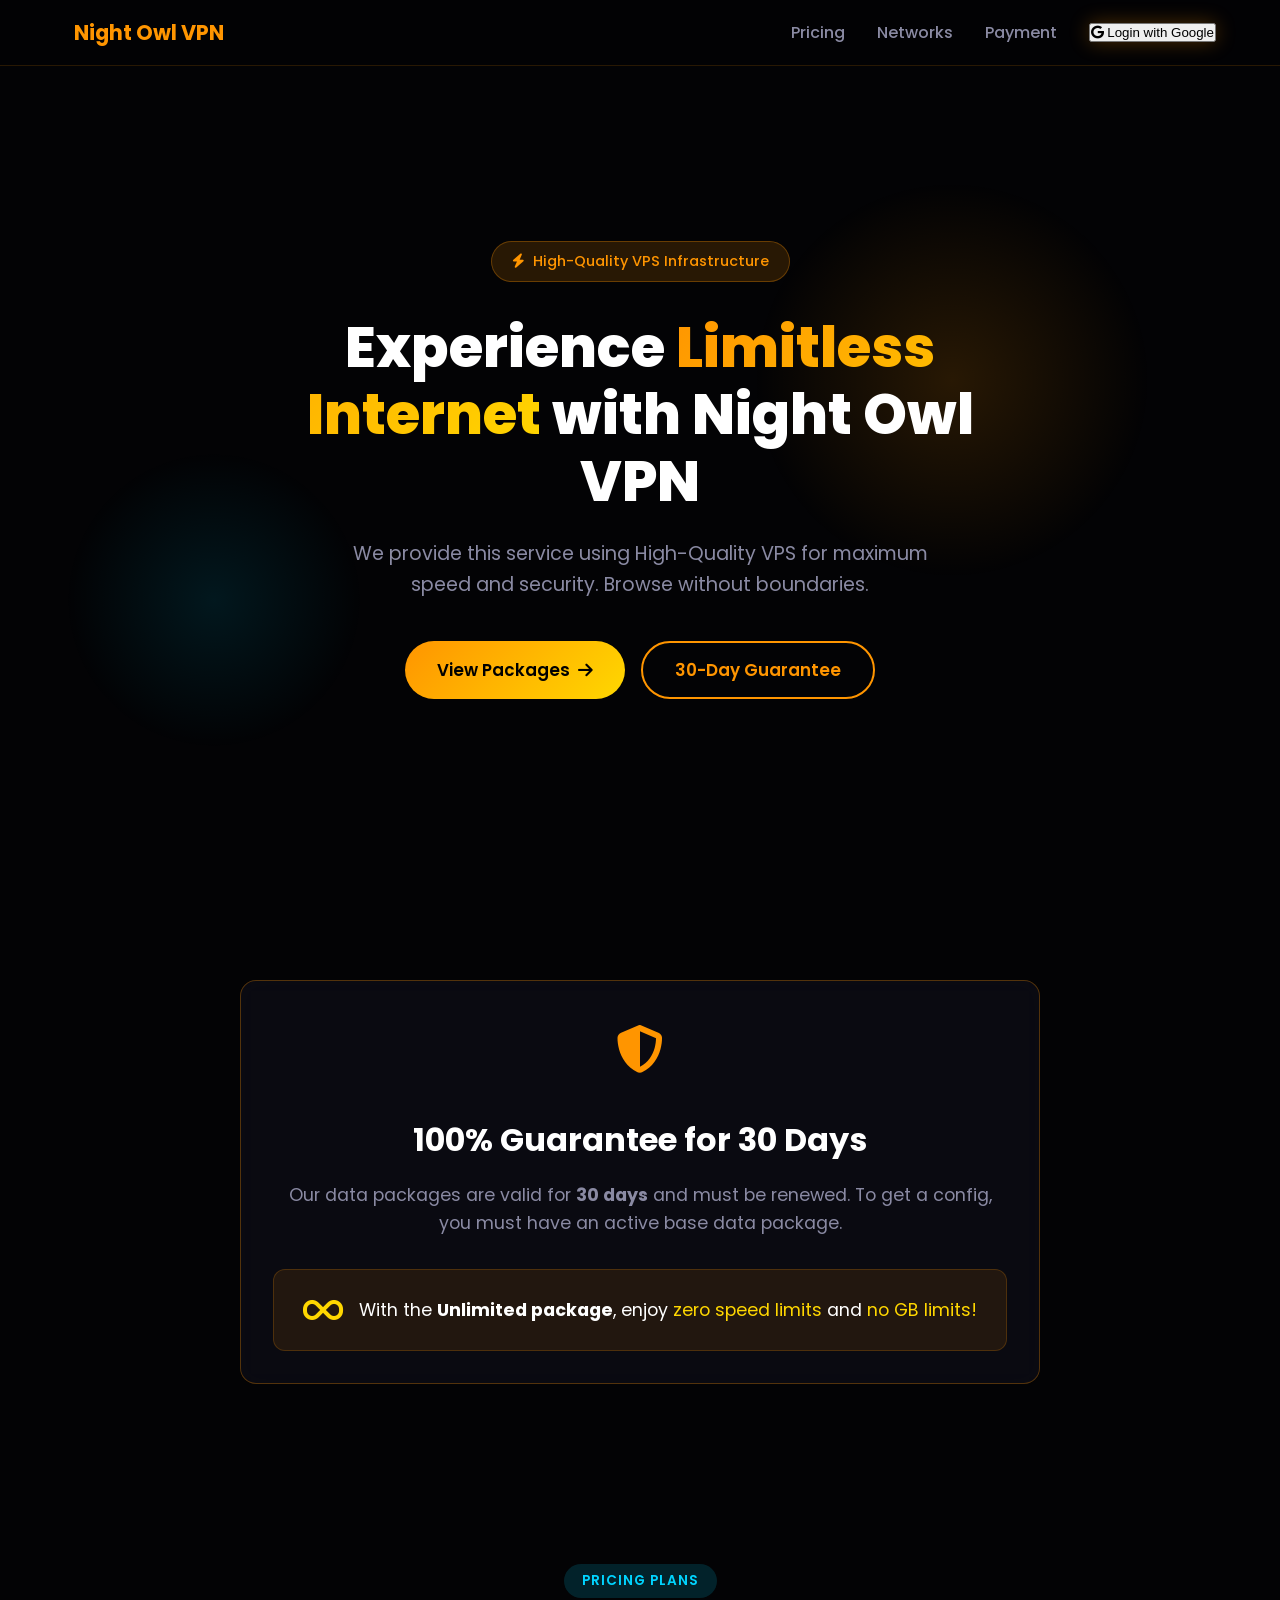
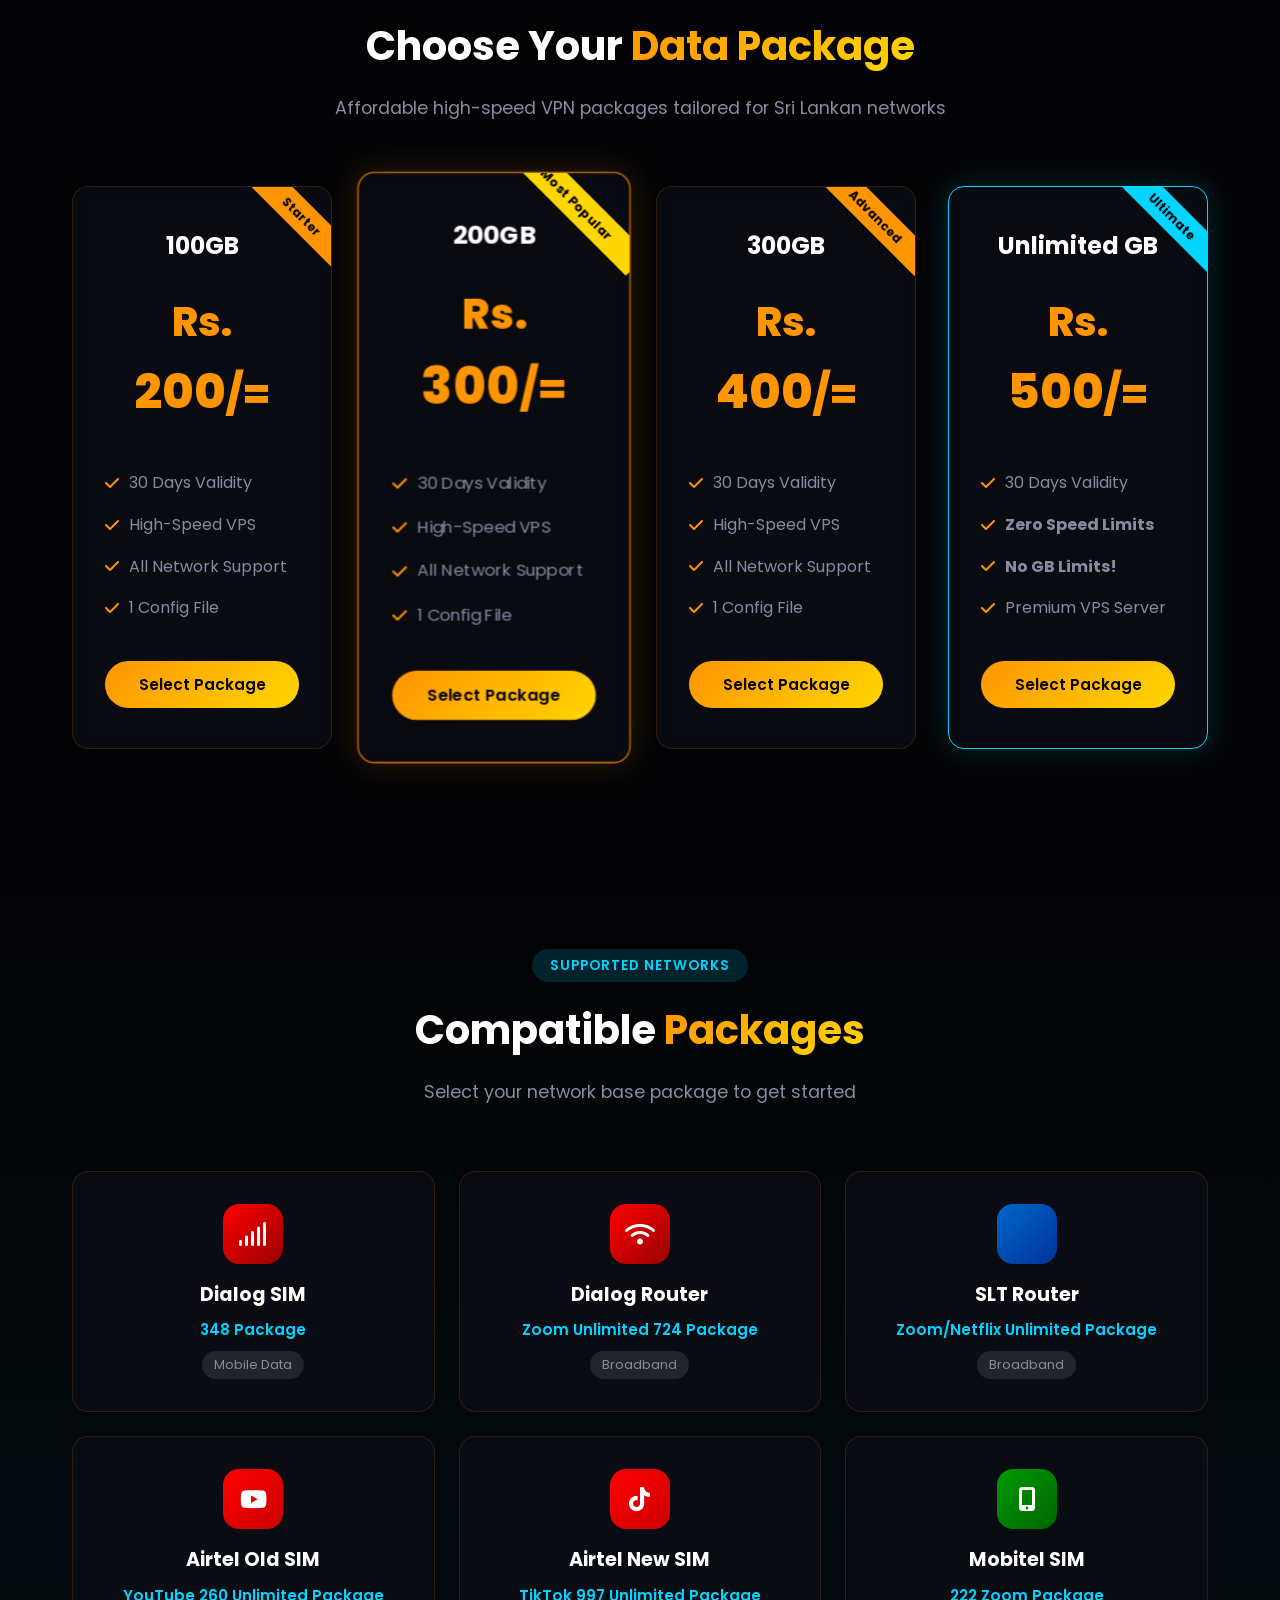
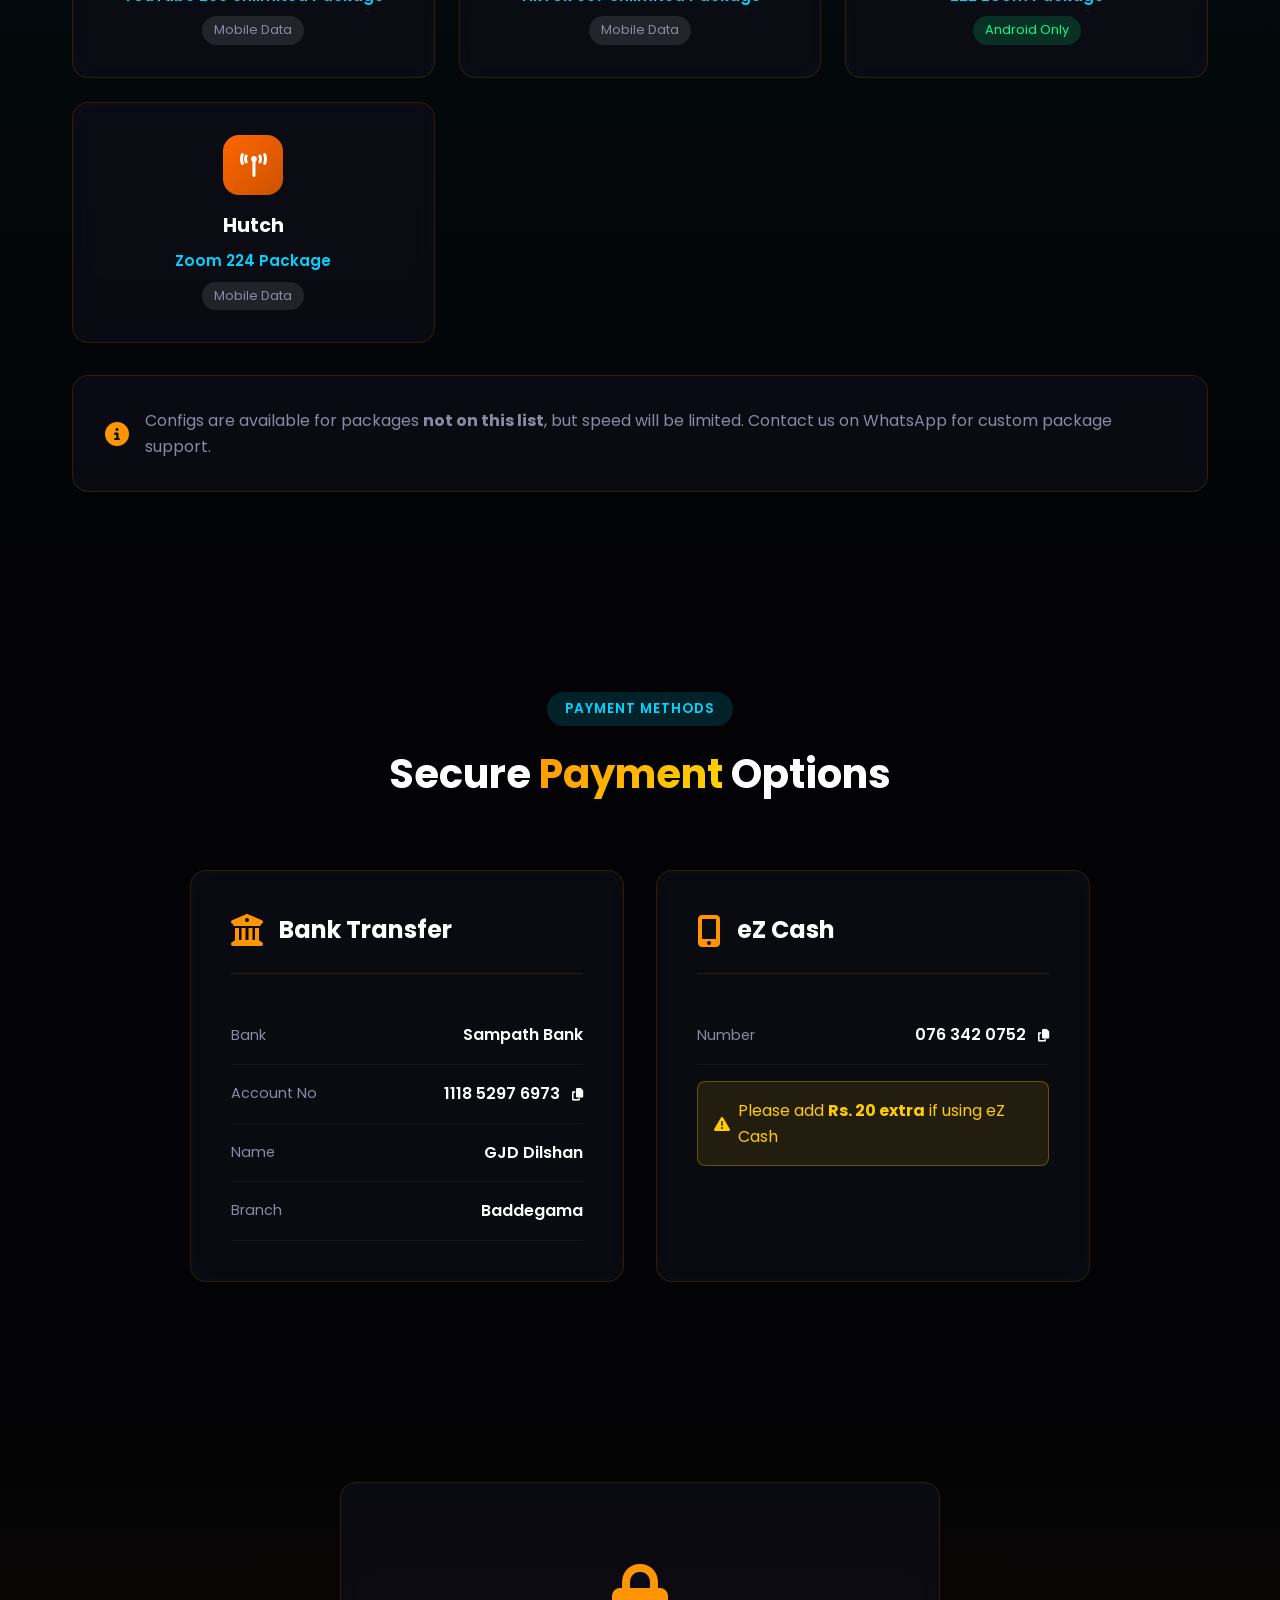
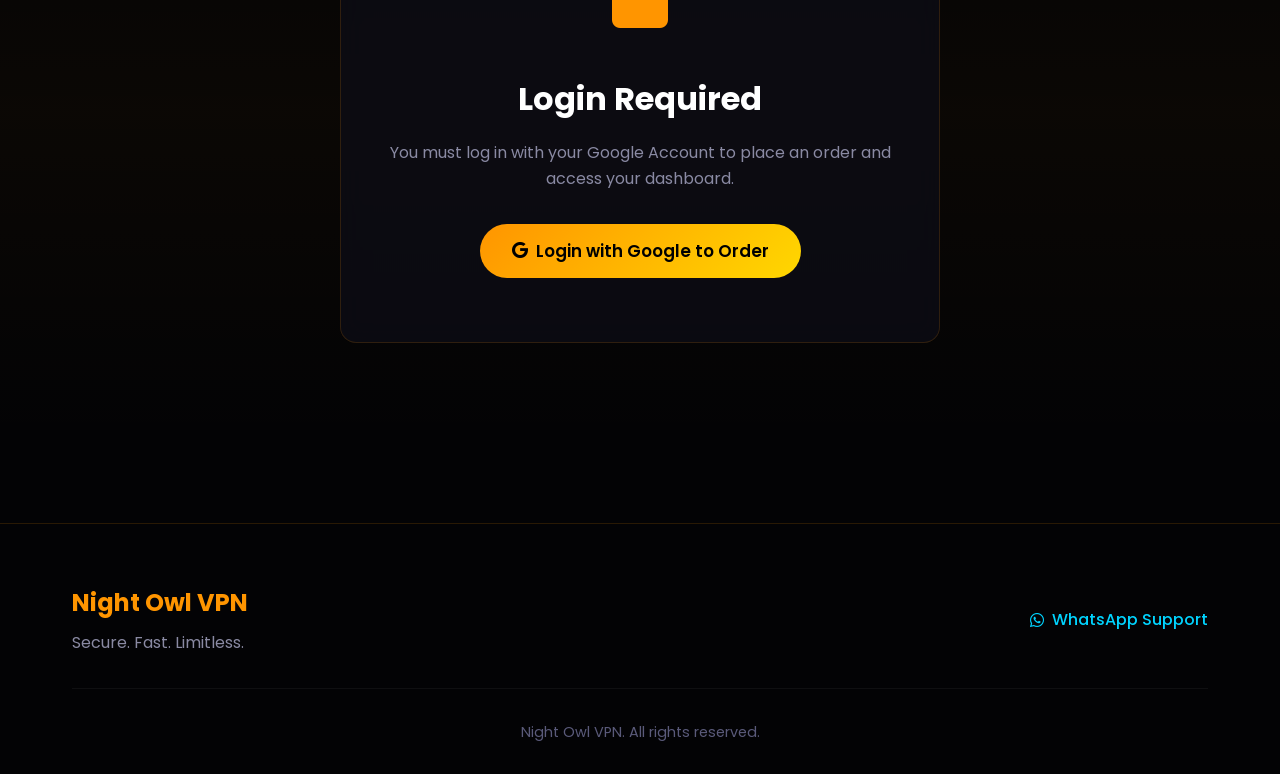
==== commit 81a50bf2: "Add files via upload" ====
--- a/index.html
+++ b/index.html
@@ -3,443 +3,442 @@
 <head>
     <meta charset="UTF-8">
     <meta name="viewport" content="width=device-width, initial-scale=1.0">
-    <title>Night Owl VPN — Experience Limitless Internet</title>
-    <link href="https://fonts.googleapis.com/css2?family=Orbitron:wght@400;500;600;700;800;900&family=Poppins:wght@300;400;500;600;700;800&display=swap" rel="stylesheet">
-    <link rel="stylesheet" href="https://cdnjs.cloudflare.com/ajax/libs/font-awesome/6.5.0/css/all.min.css">
+    <title>Night Owl VPN — Limitless Internet</title>
+    
+    <!-- Fonts & Icons -->
+    <link rel="preconnect" href="https://fonts.googleapis.com">
+    <link href="https://fonts.googleapis.com/css2?family=Poppins:wght@300;400;500;600;700;800&display=swap" rel="stylesheet">
+    <link rel="stylesheet" href="https://cdnjs.cloudflare.com/ajax/libs/font-awesome/6.4.0/css/all.min.css">
+    
+    <!-- Supabase -->
+    <script src="https://cdn.jsdelivr.net/npm/@supabase/supabase-js@2"></script>
+    <!-- Particles.js -->
+    <script src="https://cdn.jsdelivr.net/npm/particles.js@2.0.0/particles.min.js"></script>
+    
     <link rel="stylesheet" href="style.css">
 </head>
 <body>
 
-<!-- Particle Background -->
-<div id="particles-js"></div>
-
-<!-- Toast Container -->
-<div id="toast-container"></div>
-
-<!-- Navigation -->
-<nav class="navbar" id="navbar">
-    <div class="nav-container">
-        <a href="#hero" class="nav-logo">
-            <img src="https://z-cdn-media.chatglm.cn/files/b2f4cb73-33cd-4e5b-a706-f9e631497ccf.png?auth_key=1880225410-af0106e17d8e4b97b81c9fec4f9bc8e7-0-fcd8b6f1ac86b50c7433dc2e5db16da4" alt="Night Owl VPN Logo" class="logo-img">
-        </a>
-        <ul class="nav-links" id="navLinks">
-            <li><a href="#hero">Home</a></li>
-            <li><a href="#guarantee">Guarantee</a></li>
-            <li><a href="#pricing">Pricing</a></li>
-            <li><a href="#networks">Networks</a></li>
-            <li><a href="#payment">Payment</a></li>
-        </ul>
-        <div class="nav-actions">
-            <!-- Shown when NOT logged in -->
-            <button class="btn btn-outline btn-sm" id="btnLogin" onclick="handleLogin()">
-                <i class="fab fa-google"></i> Sign In
+    <!-- Animated Background -->
+    <div id="particles-js"></div>
+
+    <!-- Navigation -->
+    <nav class="navbar">
+        <div class="nav-brand">
+            <!-- ⚠️ REPLACE THIS SRC with your DIRECT image URL from ImgBB (right-click image → copy image address) -->
+            <img src="https://i.ibb.co/39zW1Q3H/logo.png" 
+                 alt="Night Owl VPN" 
+                 class="logo-img" 
+                 onerror="this.style.display='none'; this.nextElementSibling.style.display='flex'">
+            <div class="logo-fallback" style="display:none;">
+                <i class="fas fa-owl"></i>
+                <span>Night Owl VPN</span>
+            </div>
+        </div>
+        <div class="nav-links">
+            <a href="#pricing">Pricing</a>
+            <a href="#networks">Networks</a>
+            <a href="#payment">Payment</a>
+            <button id="login-btn" class="btn-glow" onclick="signInWithGoogle()">
+                <i class="fab fa-google"></i> Login with Google
             </button>
-            <!-- Shown when logged in -->
-            <div class="nav-user" id="navUser" style="display:none;">
-                <img id="navAvatar" src="" alt="avatar" class="nav-avatar">
-                <span id="navName" class="nav-name"></span>
-                <button class="btn btn-outline btn-sm" onclick="handleLogout()">Logout</button>
-            </div>
-            <button class="hamburger" id="hamburger" onclick="toggleMobileNav()">
-                <span></span><span></span><span></span>
-            </button>
-        </div>
+            <div id="user-menu" class="hidden">
+                <span id="user-email"></span>
+                <a href="admin.html" id="admin-link" class="hidden btn-admin"><i class="fas fa-shield-alt"></i> Admin</a>
+                <button onclick="signOut()" class="btn-outline"><i class="fas fa-sign-out-alt"></i> Logout</button>
+            </div>
+        </div>
+        <button class="mobile-toggle" onclick="toggleMobileMenu()"><i class="fas fa-bars"></i></button>
+    </nav>
+
+    <!-- Mobile Menu -->
+    <div id="mobile-menu" class="mobile-menu hidden">
+        <a href="#pricing">Pricing</a>
+        <a href="#networks">Networks</a>
+        <a href="#payment">Payment</a>
+        <div id="mobile-auth"></div>
     </div>
-</nav>
-
-<!-- ========== HERO SECTION ========== -->
-<section id="hero" class="hero">
-    <div class="hero-content">
-        <div class="hero-badge">
-            <i class="fas fa-shield-halved"></i> Military-Grade Encryption
-        </div>
-        <h1 class="hero-title">
-            Experience <span class="text-gradient">Limitless Internet</span> with Night Owl VPN
-        </h1>
-        <p class="hero-subtitle">
-            We provide this service using High-Quality VPS for maximum speed and security.
-            Browse without borders, stream without buffering, stay invisible online.
-        </p>
-        <div class="hero-actions">
-            <button class="btn btn-primary btn-lg" onclick="scrollToDashboard()">
-                <i class="fas fa-bolt"></i> Order Now
-            </button>
-            <a href="#pricing" class="btn btn-ghost btn-lg">
-                <i class="fas fa-tags"></i> View Plans
-            </a>
-        </div>
-        <div class="hero-stats">
-            <div class="stat-item">
-                <span class="stat-number">99.9%</span>
-                <span class="stat-label">Uptime</span>
-            </div>
-            <div class="stat-divider"></div>
-            <div class="stat-item">
-                <span class="stat-number">10Gbps</span>
-                <span class="stat-label">Server Speed</span>
-            </div>
-            <div class="stat-divider"></div>
-            <div class="stat-item">
-                <span class="stat-number">AES-256</span>
-                <span class="stat-label">Encryption</span>
-            </div>
-        </div>
-    </div>
-    <div class="hero-visual">
-        <div class="owl-glow"></div>
-    </div>
-</section>
-
-<!-- ========== GUARANTEE SECTION ========== -->
-<section id="guarantee" class="section">
-    <div class="container">
-        <div class="guarantee-card reveal">
-            <div class="guarantee-icon">
-                <i class="fas fa-shield-halved"></i>
-            </div>
-            <div class="guarantee-content">
-                <h2 class="section-title">30-Day Money-Back Guarantee</h2>
-                <p class="guarantee-text">
-                    <strong>100% Guarantee for 30 Days.</strong> Our data packages are valid for 30 days and must be renewed thereafter.
-                    To get a config, you must have an active base data package. With the <span class="text-gradient">Unlimited package</span>,
-                    enjoy zero speed limits and no GB limits — pure, unrestricted internet freedom!
-                </p>
-            </div>
-            <div class="guarantee-badge">
-                <i class="fas fa-check-circle"></i> Guaranteed
-            </div>
-        </div>
-    </div>
-</section>
-
-<!-- ========== PRICING SECTION ========== -->
-<section id="pricing" class="section">
-    <div class="container">
-        <div class="section-header reveal">
-            <span class="section-tag">Pricing</span>
-            <h2 class="section-title">Choose Your Plan</h2>
-            <p class="section-desc">Affordable, high-speed VPN packages tailored for every need. All plans include full access to our premium VPS network.</p>
-        </div>
-        <div class="pricing-grid">
-            <!-- 100GB -->
-            <div class="pricing-card reveal">
-                <div class="pricing-header">
-                    <div class="pricing-icon"><i class="fas fa-wind"></i></div>
-                    <h3>Starter</h3>
-                    <div class="pricing-data">100GB</div>
-                </div>
-                <div class="pricing-price">
-                    <span class="currency">Rs.</span>
-                    <span class="amount">200</span>
-                    <span class="period">/= per month</span>
-                </div>
-                <ul class="pricing-features">
-                    <li><i class="fas fa-check"></i> 100GB Data</li>
-                    <li><i class="fas fa-check"></i> High-Speed VPS</li>
-                    <li><i class="fas fa-check"></i> All Networks</li>
-                    <li><i class="fas fa-check"></i> 30-Day Validity</li>
-                </ul>
-                <button class="btn btn-outline btn-block" onclick="scrollToDashboard()">Get Started</button>
-            </div>
-            <!-- 200GB -->
-            <div class="pricing-card reveal">
-                <div class="pricing-header">
-                    <div class="pricing-icon"><i class="fas fa-rocket"></i></div>
-                    <h3>Standard</h3>
-                    <div class="pricing-data">200GB</div>
-                </div>
-                <div class="pricing-price">
-                    <span class="currency">Rs.</span>
-                    <span class="amount">300</span>
-                    <span class="period">/= per month</span>
-                </div>
-                <ul class="pricing-features">
-                    <li><i class="fas fa-check"></i> 200GB Data</li>
-                    <li><i class="fas fa-check"></i> High-Speed VPS</li>
-                    <li><i class="fas fa-check"></i> All Networks</li>
-                    <li><i class="fas fa-check"></i> 30-Day Validity</li>
-                </ul>
-                <button class="btn btn-outline btn-block" onclick="scrollToDashboard()">Get Started</button>
-            </div>
-            <!-- 300GB -->
-            <div class="pricing-card reveal">
-                <div class="pricing-header">
-                    <div class="pricing-icon"><i class="fas fa-fire"></i></div>
-                    <h3>Premium</h3>
-                    <div class="pricing-data">300GB</div>
-                </div>
-                <div class="pricing-price">
-                    <span class="currency">Rs.</span>
-                    <span class="amount">400</span>
-                    <span class="period">/= per month</span>
-                </div>
-                <ul class="pricing-features">
-                    <li><i class="fas fa-check"></i> 300GB Data</li>
-                    <li><i class="fas fa-check"></i> High-Speed VPS</li>
-                    <li><i class="fas fa-check"></i> All Networks</li>
-                    <li><i class="fas fa-check"></i> 30-Day Validity</li>
-                </ul>
-                <button class="btn btn-outline btn-block" onclick="scrollToDashboard()">Get Started</button>
-            </div>
-            <!-- Unlimited - Featured -->
-            <div class="pricing-card pricing-featured reveal">
-                <div class="pricing-ribbon">Best Value</div>
-                <div class="pricing-header">
-                    <div class="pricing-icon"><i class="fas fa-crown"></i></div>
-                    <h3>Unlimited</h3>
-                    <div class="pricing-data">Unlimited GB</div>
-                </div>
-                <div class="pricing-price">
-                    <span class="currency">Rs.</span>
-                    <span class="amount">500</span>
-                    <span class="period">/= per month</span>
-                </div>
-                <ul class="pricing-features">
-                    <li><i class="fas fa-check"></i> Unlimited Data</li>
-                    <li><i class="fas fa-check"></i> Zero Speed Limits</li>
-                    <li><i class="fas fa-check"></i> All Networks</li>
-                    <li><i class="fas fa-check"></i> 30-Day Validity</li>
-                    <li><i class="fas fa-star"></i> Priority Support</li>
-                </ul>
-                <button class="btn btn-primary btn-block" onclick="scrollToDashboard()">Get Started</button>
-            </div>
-        </div>
-    </div>
-</section>
-
-<!-- ========== NETWORKS SECTION ========== -->
-<section id="networks" class="section">
-    <div class="container">
-        <div class="section-header reveal">
-            <span class="section-tag">Compatibility</span>
-            <h2 class="section-title">Supported Networks & Packages</h2>
-            <p class="section-desc">Our VPN configs work seamlessly with these networks and base packages.</p>
-        </div>
-        <div class="network-grid">
-            <div class="network-card reveal">
-                <div class="network-icon" style="--accent:#4CAF50;"><i class="fas fa-sim-card"></i></div>
-                <h4>Dialog SIM</h4>
-                <p>348 Package</p>
-            </div>
-            <div class="network-card reveal">
-                <div class="network-icon" style="--accent:#4CAF50;"><i class="fas fa-wifi"></i></div>
-                <h4>Dialog Router</h4>
-                <p>Zoom Unlimited 724 Package</p>
-            </div>
-            <div class="network-card reveal">
-                <div class="network-icon" style="--accent:#2196F3;"><i class="fas fa-router"></i></div>
-                <h4>SLT Router</h4>
-                <p>Zoom/Netflix Unlimited Package</p>
-            </div>
-            <div class="network-card reveal">
-                <div class="network-icon" style="--accent:#FF4081;"><i class="fas fa-sim-card"></i></div>
-                <h4>Airtel Old SIM</h4>
-                <p>YouTube 260 Unlimited Package</p>
-            </div>
-            <div class="network-card reveal">
-                <div class="network-icon" style="--accent:#FF4081;"><i class="fas fa-sim-card"></i></div>
-                <h4>Airtel New SIM</h4>
-                <p>TikTok 997 Unlimited Package</p>
-            </div>
-            <div class="network-card reveal">
-                <div class="network-icon" style="--accent:#9C27B0;"><i class="fas fa-mobile-alt"></i></div>
-                <h4>Mobitel SIM</h4>
-                <p>222 Zoom Package <small>(Android only)</small></p>
-            </div>
-            <div class="network-card reveal">
-                <div class="network-icon" style="--accent:#FF9800;"><i class="fas fa-sim-card"></i></div>
-                <h4>Hutch</h4>
-                <p>Zoom 224 Package</p>
-            </div>
-            <div class="network-card reveal">
-                <div class="network-icon" style="--accent:#7878a0;"><i class="fas fa-ellipsis-h"></i></div>
-                <h4>Other Networks</h4>
-                <p>Configs available but speed limited</p>
-            </div>
-        </div>
-        <p class="network-note reveal">
-            <i class="fas fa-info-circle"></i>
-            Configs are available for packages not on this list, but speed will be limited.
-        </p>
-    </div>
-</section>
-
-<!-- ========== PAYMENT SECTION ========== -->
-<section id="payment" class="section">
-    <div class="container">
-        <div class="section-header reveal">
-            <span class="section-tag">Payment</span>
-            <h2 class="section-title">Payment Methods</h2>
-            <p class="section-desc">Choose your preferred payment method below. After payment, upload your slip in the order form.</p>
-        </div>
-        <div class="payment-grid">
-            <!-- Bank Transfer -->
-            <div class="payment-card reveal">
-                <div class="payment-icon"><i class="fas fa-building-columns"></i></div>
-                <h3>Bank Transfer</h3>
-                <div class="payment-details">
-                    <div class="payment-row">
-                        <span class="payment-label">Bank</span>
-                        <span class="payment-value">Sampath Bank</span>
-                    </div>
-                    <div class="payment-row">
-                        <span class="payment-label">Account No</span>
-                        <span class="payment-value copyable" onclick="copyText('111852976973', this)">1118 5297 6973 <i class="fas fa-copy"></i></span>
-                    </div>
-                    <div class="payment-row">
-                        <span class="payment-label">Name</span>
-                        <span class="payment-value">GJD Dilshan</span>
-                    </div>
-                    <div class="payment-row">
-                        <span class="payment-label">Branch</span>
-                        <span class="payment-value">Baddegama</span>
-                    </div>
-                </div>
-            </div>
-            <!-- eZ Cash -->
-            <div class="payment-card reveal">
-                <div class="payment-icon"><i class="fas fa-mobile-screen-button"></i></div>
-                <h3>eZ Cash</h3>
-                <div class="payment-details">
-                    <div class="payment-row">
-                        <span class="payment-label">Number</span>
-                        <span class="payment-value copyable" onclick="copyText('0763420752', this)">0763420752 <i class="fas fa-copy"></i></span>
-                    </div>
-                    <div class="payment-row" style="margin-top:12px;">
-                        <div class="payment-note">
+
+    <!-- Hero Section -->
+    <section class="hero">
+        <div class="hero-content">
+            <div class="hero-badge"><i class="fas fa-bolt"></i> High-Quality VPS Infrastructure</div>
+            <h1 class="hero-title">Experience <span class="text-gradient">Limitless Internet</span> with Night Owl VPN</h1>
+            <p class="hero-subtitle">We provide this service using High-Quality VPS for maximum speed and security. Browse without boundaries.</p>
+            <div class="hero-cta">
+                <a href="#pricing" class="btn-primary btn-lg">View Packages <i class="fas fa-arrow-right"></i></a>
+                <a href="#guarantee" class="btn-outline btn-lg">30-Day Guarantee</a>
+            </div>
+        </div>
+        <div class="hero-visual">
+            <div class="glow-orb"></div>
+            <div class="glow-orb orb-2"></div>
+        </div>
+    </section>
+
+    <!-- Guarantee Section -->
+    <section id="guarantee" class="guarantee">
+        <div class="container">
+            <div class="guarantee-card glass-card">
+                <div class="guarantee-icon"><i class="fas fa-shield-halved"></i></div>
+                <h2>100% Guarantee for 30 Days</h2>
+                <p>Our data packages are valid for <strong>30 days</strong> and must be renewed. To get a config, you must have an active base data package.</p>
+                <div class="guarantee-highlight">
+                    <i class="fas fa-infinity"></i>
+                    <span>With the <strong>Unlimited package</strong>, enjoy <span class="text-gold">zero speed limits</span> and <span class="text-gold">no GB limits!</span></span>
+                </div>
+            </div>
+        </div>
+    </section>
+
+    <!-- Pricing Section -->
+    <section id="pricing" class="pricing">
+        <div class="container">
+            <div class="section-header">
+                <span class="section-tag">Pricing Plans</span>
+                <h2>Choose Your <span class="text-gradient">Data Package</span></h2>
+                <p>Affordable high-speed VPN packages tailored for Sri Lankan networks</p>
+            </div>
+            <div class="pricing-grid">
+                <!-- 100GB -->
+                <div class="pricing-card glass-card">
+                    <div class="pricing-badge">Starter</div>
+                    <h3>100GB</h3>
+                    <div class="pricing-price">Rs. <span>200</span>/=</div>
+                    <ul class="pricing-features">
+                        <li><i class="fas fa-check"></i> 30 Days Validity</li>
+                        <li><i class="fas fa-check"></i> High-Speed VPS</li>
+                        <li><i class="fas fa-check"></i> All Network Support</li>
+                        <li><i class="fas fa-check"></i> 1 Config File</li>
+                    </ul>
+                    <button onclick="scrollToOrder('100GB - Rs. 200/=')" class="btn-primary btn-block">Select Package</button>
+                </div>
+
+                <!-- 200GB -->
+                <div class="pricing-card glass-card popular">
+                    <div class="pricing-badge badge-popular">Most Popular</div>
+                    <h3>200GB</h3>
+                    <div class="pricing-price">Rs. <span>300</span>/=</div>
+                    <ul class="pricing-features">
+                        <li><i class="fas fa-check"></i> 30 Days Validity</li>
+                        <li><i class="fas fa-check"></i> High-Speed VPS</li>
+                        <li><i class="fas fa-check"></i> All Network Support</li>
+                        <li><i class="fas fa-check"></i> 1 Config File</li>
+                    </ul>
+                    <button onclick="scrollToOrder('200GB - Rs. 300/=')" class="btn-primary btn-block">Select Package</button>
+                </div>
+
+                <!-- 300GB -->
+                <div class="pricing-card glass-card">
+                    <div class="pricing-badge">Advanced</div>
+                    <h3>300GB</h3>
+                    <div class="pricing-price">Rs. <span>400</span>/=</div>
+                    <ul class="pricing-features">
+                        <li><i class="fas fa-check"></i> 30 Days Validity</li>
+                        <li><i class="fas fa-check"></i> High-Speed VPS</li>
+                        <li><i class="fas fa-check"></i> All Network Support</li>
+                        <li><i class="fas fa-check"></i> 1 Config File</li>
+                    </ul>
+                    <button onclick="scrollToOrder('300GB - Rs. 400/=')" class="btn-primary btn-block">Select Package</button>
+                </div>
+
+                <!-- Unlimited -->
+                <div class="pricing-card glass-card unlimited">
+                    <div class="pricing-badge badge-unlimited">Ultimate</div>
+                    <h3>Unlimited GB</h3>
+                    <div class="pricing-price">Rs. <span>500</span>/=</div>
+                    <ul class="pricing-features">
+                        <li><i class="fas fa-check"></i> 30 Days Validity</li>
+                        <li><i class="fas fa-check"></i> <strong>Zero Speed Limits</strong></li>
+                        <li><i class="fas fa-check"></i> <strong>No GB Limits!</strong></li>
+                        <li><i class="fas fa-check"></i> Premium VPS Server</li>
+                    </ul>
+                    <button onclick="scrollToOrder('Unlimited GB - Rs. 500/=')" class="btn-primary btn-block">Select Package</button>
+                </div>
+            </div>
+        </div>
+    </section>
+
+    <!-- Networks Section -->
+    <section id="networks" class="networks">
+        <div class="container">
+            <div class="section-header">
+                <span class="section-tag">Supported Networks</span>
+                <h2>Compatible <span class="text-gradient">Packages</span></h2>
+                <p>Select your network base package to get started</p>
+            </div>
+            <div class="networks-grid">
+                <div class="network-card glass-card">
+                    <div class="network-icon dialog"><i class="fas fa-signal"></i></div>
+                    <h3>Dialog SIM</h3>
+                    <p class="network-package">348 Package</p>
+                    <span class="network-type">Mobile Data</span>
+                </div>
+                <div class="network-card glass-card">
+                    <div class="network-icon dialog"><i class="fas fa-wifi"></i></div>
+                    <h3>Dialog Router</h3>
+                    <p class="network-package">Zoom Unlimited 724 Package</p>
+                    <span class="network-type">Broadband</span>
+                </div>
+                <div class="network-card glass-card">
+                    <div class="network-icon slt"><i class="fas fa-router"></i></div>
+                    <h3>SLT Router</h3>
+                    <p class="network-package">Zoom/Netflix Unlimited Package</p>
+                    <span class="network-type">Broadband</span>
+                </div>
+                <div class="network-card glass-card">
+                    <div class="network-icon airtel"><i class="fab fa-youtube"></i></div>
+                    <h3>Airtel Old SIM</h3>
+                    <p class="network-package">YouTube 260 Unlimited Package</p>
+                    <span class="network-type">Mobile Data</span>
+                </div>
+                <div class="network-card glass-card">
+                    <div class="network-icon airtel"><i class="fab fa-tiktok"></i></div>
+                    <h3>Airtel New SIM</h3>
+                    <p class="network-package">TikTok 997 Unlimited Package</p>
+                    <span class="network-type">Mobile Data</span>
+                </div>
+                <div class="network-card glass-card">
+                    <div class="network-icon mobitel"><i class="fas fa-mobile-alt"></i></div>
+                    <h3>Mobitel SIM</h3>
+                    <p class="network-package">222 Zoom Package</p>
+                    <span class="network-type android">Android Only</span>
+                </div>
+                <div class="network-card glass-card">
+                    <div class="network-icon hutch"><i class="fas fa-broadcast-tower"></i></div>
+                    <h3>Hutch</h3>
+                    <p class="network-package">Zoom 224 Package</p>
+                    <span class="network-type">Mobile Data</span>
+                </div>
+            </div>
+            <div class="network-note glass-card">
+                <i class="fas fa-info-circle"></i>
+                <p>Configs are available for packages <strong>not on this list</strong>, but speed will be limited. Contact us on WhatsApp for custom package support.</p>
+            </div>
+        </div>
+    </section>
+
+    <!-- Payment Section -->
+    <section id="payment" class="payment">
+        <div class="container">
+            <div class="section-header">
+                <span class="section-tag">Payment Methods</span>
+                <h2>Secure <span class="text-gradient">Payment</span> Options</h2>
+            </div>
+            <div class="payment-grid">
+                <div class="payment-card glass-card bank-card">
+                    <div class="payment-header">
+                        <i class="fas fa-university"></i>
+                        <h3>Bank Transfer</h3>
+                    </div>
+                    <div class="payment-details">
+                        <div class="detail-row">
+                            <span class="label">Bank</span>
+                            <span class="value">Sampath Bank</span>
+                        </div>
+                        <div class="detail-row">
+                            <span class="label">Account No</span>
+                            <span class="value copy-text" onclick="copyToClipboard('111852976973')">1118 5297 6973 <i class="fas fa-copy"></i></span>
+                        </div>
+                        <div class="detail-row">
+                            <span class="label">Name</span>
+                            <span class="value">GJD Dilshan</span>
+                        </div>
+                        <div class="detail-row">
+                            <span class="label">Branch</span>
+                            <span class="value">Baddegama</span>
+                        </div>
+                    </div>
+                </div>
+                <div class="payment-card glass-card ezcash-card">
+                    <div class="payment-header">
+                        <i class="fas fa-mobile-alt"></i>
+                        <h3>eZ Cash</h3>
+                    </div>
+                    <div class="payment-details">
+                        <div class="detail-row">
+                            <span class="label">Number</span>
+                            <span class="value copy-text" onclick="copyToClipboard('0763420752')">076 342 0752 <i class="fas fa-copy"></i></span>
+                        </div>
+                        <div class="detail-row warning">
                             <i class="fas fa-exclamation-triangle"></i>
-                            Please add Rs. 20 extra if using eZ Cash
-                        </div>
-                    </div>
-                </div>
-            </div>
-        </div>
-    </div>
-</section>
-
-<!-- ========== DASHBOARD / ORDER SECTION (Auth Required) ========== -->
-<section id="dashboard" class="section" style="display:none;">
-    <div class="container">
-        <div class="section-header reveal">
-            <span class="section-tag">Dashboard</span>
-            <h2 class="section-title">Place Your Order</h2>
-            <p class="section-desc">Fill in your details, upload your payment slip, and we'll get you connected.</p>
-        </div>
-
-        <div class="dashboard-grid">
-            <!-- Order Form -->
-            <div class="order-form-card reveal">
-                <h3><i class="fas fa-file-invoice"></i> Order Form</h3>
-                <form id="orderForm" onsubmit="handleOrderSubmit(event)">
-                    <div class="form-row">
+                            <span>Please add <strong>Rs. 20 extra</strong> if using eZ Cash</span>
+                        </div>
+                    </div>
+                </div>
+            </div>
+        </div>
+    </section>
+
+    <!-- Order / Dashboard Section -->
+    <section id="order" class="order-section">
+        <div class="container">
+            <!-- Not Logged In -->
+            <div id="auth-gate" class="auth-gate glass-card">
+                <div class="auth-gate-icon"><i class="fas fa-lock"></i></div>
+                <h2>Login Required</h2>
+                <p>You must log in with your Google Account to place an order and access your dashboard.</p>
+                <button onclick="signInWithGoogle()" class="btn-primary btn-lg">
+                    <i class="fab fa-google"></i> Login with Google to Order
+                </button>
+            </div>
+
+            <!-- Logged In Dashboard -->
+            <div id="dashboard" class="hidden">
+                <div class="section-header">
+                    <span class="section-tag">User Dashboard</span>
+                    <h2>Welcome, <span id="display-name" class="text-gradient">User</span></h2>
+                </div>
+
+                <!-- Order Form -->
+                <div class="order-form-container glass-card">
+                    <h3><i class="fas fa-shopping-cart"></i> Place Your Order</h3>
+                    <form id="order-form" onsubmit="handleOrderSubmit(event)">
+                        <div class="form-row">
+                            <div class="form-group">
+                                <label>First Name</label>
+                                <input type="text" name="first-name" required placeholder="Enter first name">
+                            </div>
+                            <div class="form-group">
+                                <label>Last Name</label>
+                                <input type="text" name="last-name" required placeholder="Enter last name">
+                            </div>
+                        </div>
+                        
                         <div class="form-group">
-                            <label for="firstName">First Name <span class="required">*</span></label>
-                            <input type="text" id="firstName" required placeholder="Enter first name">
-                        </div>
+                            <label>Desired VPN Data Package</label>
+                            <select name="package" id="package-select" required>
+                                <option value="">Select a package...</option>
+                                <option value="100GB - Rs. 200/=">100GB — Rs. 200/=</option>
+                                <option value="200GB - Rs. 300/=">200GB — Rs. 300/=</option>
+                                <option value="300GB - Rs. 400/=">300GB — Rs. 400/=</option>
+                                <option value="Unlimited GB - Rs. 500/=">Unlimited GB — Rs. 500/=</option>
+                            </select>
+                        </div>
+
                         <div class="form-group">
-                            <label for="lastName">Last Name <span class="required">*</span></label>
-                            <input type="text" id="lastName" required placeholder="Enter last name">
-                        </div>
-                    </div>
-                    <div class="form-group">
-                        <label for="vpnPackage">VPN Data Package <span class="required">*</span></label>
-                        <select id="vpnPackage" required>
-                            <option value="" disabled selected>Select a package</option>
-                            <option value="100GB - Rs. 200">100GB — Rs. 200/=</option>
-                            <option value="200GB - Rs. 300">200GB — Rs. 300/=</option>
-                            <option value="300GB - Rs. 400">300GB — Rs. 400/=</option>
-                            <option value="Unlimited GB - Rs. 500">Unlimited GB — Rs. 500/=</option>
-                        </select>
-                    </div>
-                    <div class="form-group">
-                        <label for="simPackage">Current Sim & Base Data Package <span class="required">*</span></label>
-                        <select id="simPackage" required onchange="toggleDeviceId()">
-                            <option value="" disabled selected>Select your sim & package</option>
-                            <option value="Dialog sim - 348 Package">Dialog SIM — 348 Package</option>
-                            <option value="Dialog router - Zoom Unlimited 724 Package">Dialog Router — Zoom Unlimited 724</option>
-                            <option value="SLT router - Zoom/Netflix Unlimited Package">SLT Router — Zoom/Netflix Unlimited</option>
-                            <option value="Airtel Old sim - YouTube 260 Unlimited Package">Airtel Old SIM — YouTube 260 Unlimited</option>
-                            <option value="Airtel New sim - TikTok 997 Unlimited Package">Airtel New SIM — TikTok 997 Unlimited</option>
-                            <option value="Mobitel sim - 222 Zoom Package">Mobitel SIM — 222 Zoom Package</option>
-                            <option value="Hutch - Zoom 224 Package">Hutch — Zoom 224 Package</option>
-                            <option value="Other">Other (speed may be limited)</option>
-                        </select>
-                    </div>
-                    <!-- Conditional: Device ID (only for Mobitel 222 Zoom) -->
-                    <div class="form-group" id="deviceIdGroup" style="display:none;">
-                        <label for="deviceId">HttpInjector App Device ID <span class="required">*</span></label>
-                        <input type="text" id="deviceId" placeholder="Enter your HttpInjector Device ID">
-                        <small class="form-hint">Required for Mobitel 222 Zoom Package (Android only)</small>
-                    </div>
-                    <div class="form-group">
-                        <label for="paymentSlip">Upload Payment Slip <span class="required">*</span></label>
-                        <div class="file-upload-area" id="fileDropZone" onclick="document.getElementById('paymentSlip').click()">
-                            <input type="file" id="paymentSlip" accept="image/*,.pdf" required hidden>
-                            <i class="fas fa-cloud-arrow-up"></i>
-                            <p id="fileLabel">Click to upload or drag & drop</p>
-                            <small>Image or PDF, max 5MB</small>
-                        </div>
-                    </div>
-                    <button type="submit" class="btn btn-primary btn-block btn-lg" id="submitBtn">
-                        <i class="fab fa-whatsapp"></i> Submit & Send via WhatsApp
-                    </button>
-                </form>
-            </div>
-
-            <!-- Order History -->
-            <div class="order-history-card reveal">
-                <h3><i class="fas fa-clock-rotate-left"></i> My Orders</h3>
-                <div id="orderHistory">
-                    <p class="empty-state">No orders yet. Place your first order!</p>
-                </div>
-            </div>
-        </div>
-    </div>
-</section>
-
-<!-- ========== AUTH REQUIRED MODAL ========== -->
-<div class="modal-overlay" id="authModal" style="display:none;">
-    <div class="modal-card">
-        <div class="modal-icon"><i class="fas fa-lock"></i></div>
-        <h3>Login Required</h3>
-        <p>You need to sign in with your Google account to place an order and access the dashboard.</p>
-        <button class="btn btn-primary btn-block" onclick="handleLogin(); closeModal();">
-            <i class="fab fa-google"></i> Sign in with Google
-        </button>
-        <button class="btn btn-ghost btn-block" onclick="closeModal()">Cancel</button>
-    </div>
-</div>
-
-<!-- ========== FOOTER ========== -->
-<footer class="footer">
-    <div class="container">
-        <div class="footer-grid">
-            <div class="footer-brand">
-                <img src="https://z-cdn-media.chatglm.cn/files/b2f4cb73-33cd-4e5b-a706-f9e631497ccf.png?auth_key=1880225410-af0106e17d8e4b97b81c9fec4f9bc8e7-0-fcd8b6f1ac86b50c7433dc2e5db16da4" alt="Night Owl VPN" class="footer-logo">
-                <p>Your gateway to limitless, secure, and private internet access.</p>
-            </div>
-            <div class="footer-links">
-                <h4>Quick Links</h4>
-                <a href="#hero">Home</a>
-                <a href="#pricing">Pricing</a>
-                <a href="#networks">Networks</a>
-                <a href="#payment">Payment</a>
-            </div>
-            <div class="footer-links">
-                <h4>Contact</h4>
-                <a href="https://wa.me/94724212983" target="_blank"><i class="fab fa-whatsapp"></i> WhatsApp</a>
-                <a href="mailto:support@nightowlvpn.com"><i class="fas fa-envelope"></i> Email Support</a>
-            </div>
-        </div>
-        <div class="footer-bottom">
-            <p>&copy; 2025 Night Owl VPN. All rights reserved.</p>
-        </div>
-    </div>
-</footer>
-
-<!-- Scripts -->
-<script src="https://cdn.jsdelivr.net/particles.js/2.0.0/particles.min.js"></script>
-<script src="https://cdn.jsdelivr.net/npm/@supabase/supabase-js@2"></script>
-<script src="app.js"></script>
+                            <label>Current SIM & Base Data Package</label>
+                            <select name="sim-package" id="sim-package" required onchange="handleSimChange()">
+                                <option value="">Select your network...</option>
+                                <option value="Dialog SIM - 348 Package">Dialog SIM — 348 Package</option>
+                                <option value="Dialog Router - Zoom Unlimited 724">Dialog Router — Zoom Unlimited 724</option>
+                                <option value="SLT Router - Zoom/Netflix Unlimited">SLT Router — Zoom/Netflix Unlimited</option>
+                                <option value="Airtel Old SIM - YouTube 260 Unlimited">Airtel Old SIM — YouTube 260 Unlimited</option>
+                                <option value="Airtel New SIM - TikTok 997 Unlimited">Airtel New SIM — TikTok 997 Unlimited</option>
+                                <option value="Mobitel SIM - 222 Zoom Package">Mobitel SIM — 222 Zoom Package</option>
+                                <option value="Hutch - Zoom 224 Package">Hutch — Zoom 224 Package</option>
+                                <option value="Other Package">Other Package (Speed Limited)</option>
+                            </select>
+                        </div>
+
+                        <!-- Conditional Field -->
+                        <div id="device-id-field" class="form-group hidden conditional-field">
+                            <label><i class="fas fa-fingerprint"></i> HttpInjector App Device ID</label>
+                            <input type="text" name="device-id" placeholder="Required for Mobitel 222 Package">
+                            <small>This is required only for Mobitel 222 Zoom Package on Android</small>
+                        </div>
+
+                        <div class="form-group file-upload">
+                            <label><i class="fas fa-receipt"></i> Upload Payment Slip</label>
+                            <div class="file-dropzone" id="dropzone" onclick="document.getElementById('payment-slip').click()" ondrop="handleDrop(event)" ondragover="handleDragOver(event)" ondragleave="handleDragLeave(event)">
+                                <i class="fas fa-cloud-upload-alt"></i>
+                                <span>Click to upload or drag & drop</span>
+                                <small>Supported: JPG, PNG, PDF (Max 5MB)</small>
+                                <input type="file" id="payment-slip" name="payment-slip" accept="image/*,.pdf" required onchange="handleFileSelect(this)">
+                            </div>
+                            <div id="file-preview" class="file-preview hidden"></div>
+                        </div>
+
+                        <div class="form-submit">
+                            <button type="submit" id="submit-btn" class="btn-primary btn-lg btn-glow">
+                                <span class="btn-text"><i class="fab fa-whatsapp"></i> Submit Order & Open WhatsApp</span>
+                                <span class="btn-loader hidden"><i class="fas fa-spinner fa-spin"></i> Processing...</span>
+                            </button>
+                        </div>
+                    </form>
+                </div>
+
+                <!-- My Orders -->
+                <div class="my-orders glass-card">
+                    <h3><i class="fas fa-history"></i> My Orders</h3>
+                    <div id="orders-list" class="orders-list">
+                        <p class="empty-state">No orders yet. Place your first order above!</p>
+                    </div>
+                </div>
+
+                <!-- My Configs -->
+                <div class="my-configs glass-card">
+                    <h3><i class="fas fa-download"></i> My Config Files</h3>
+                    <div id="configs-list" class="configs-list">
+                        <p class="empty-state">No config files available yet. Admin will upload them after verification.</p>
+                    </div>
+                </div>
+            </div>
+        </div>
+    </section>
+
+    <!-- Footer -->
+    <footer class="footer">
+        <div class="container">
+            <div class="footer-content">
+                <div class="footer-brand">
+                    <h3>Night Owl VPN</h3>
+                    <p>Secure. Fast. Limitless.</p>
+                </div>
+                <div class="footer-links">
+                    <a href="https://wa.me/94724212983" target="_blank"><i class="fab fa-whatsapp"></i> WhatsApp Support</a>
+                </div>
+            </div>
+            <div class="footer-bottom">
+                <p> Night Owl VPN. All rights reserved.</p>
+            </div>
+        </div>
+    </footer>
+
+    <!-- Toast Container -->
+    <div id="toast-container"></div>
+
+    <script src="app.js"></script>
+    <script>
+        // Particles.js Configuration — Cyberpunk Theme
+        particlesJS('particles-js', {
+            particles: {
+                number: { value: 100, density: { enable: true, value_area: 800 } },
+                color: { value: ['#ff9500', '#00d4ff', '#ffffff', '#ffd700'] },
+                shape: { type: 'circle' },
+                opacity: { value: 0.6, random: true, anim: { enable: true, speed: 1, opacity_min: 0.1 } },
+                size: { value: 2.5, random: true, anim: { enable: true, speed: 2, size_min: 0.1 } },
+                line_linked: {
+                    enable: true,
+                    distance: 150,
+                    color: '#ff9500',
+                    opacity: 0.15,
+                    width: 1
+                },
+                move: {
+                    enable: true,
+                    speed: 1.2,
+                    direction: 'none',
+                    random: true,
+                    straight: false,
+                    out_mode: 'out',
+                    bounce: false
+                }
+            },
+            interactivity: {
+                detect_on: 'canvas',
+                events: {
+                    onhover: { enable: true, mode: 'grab' },
+                    onclick: { enable: true, mode: 'push' },
+                    resize: true
+                },
+                modes: {
+                    grab: { distance: 140, line_linked: { opacity: 0.5 } },
+                    push: { particles_nb: 4 }
+                }
+            },
+            retina_detect: true
+        });
+    </script>
 </body>
 </html>
--- a/style.css
+++ b/style.css
@@ -1,1316 +1,1348 @@
-/* ============================================================
-   Night Owl VPN — Cyberpunk Dark Theme Stylesheet
-   ============================================================ */
-
-/* ===== CSS Custom Properties ===== */
+/* ========================================
+   NIGHT OWL VPN — Cyberpunk Theme
+   ======================================== */
+
 :root {
-    --bg-primary: #060612;
-    --bg-secondary: #0d0d2b;
-    --bg-card: rgba(13, 13, 43, 0.75);
-    --bg-card-hover: rgba(20, 20, 60, 0.85);
-    --neon-orange: #ff9f1c;
-    --neon-gold: #ffc857;
-    --neon-cyan: #00e5ff;
-    --neon-cyan-dim: rgba(0, 229, 255, 0.15);
-    --text-primary: #e0e0f0;
-    --text-secondary: #a0a0c0;
-    --text-muted: #6868a0;
-    --border: rgba(0, 229, 255, 0.12);
-    --border-hover: rgba(0, 229, 255, 0.35);
+    --bg-primary: #030305;
+    --bg-secondary: #0a0a12;
+    --bg-card: rgba(15, 15, 25, 0.65);
+    --border-color: rgba(255, 149, 0, 0.15);
+    --neon-orange: #ff9500;
+    --neon-gold: #ffd700;
+    --neon-cyan: #00d4ff;
+    --neon-blue: #0066ff;
+    --text-primary: #ffffff;
+    --text-secondary: #8a8aa3;
+    --text-muted: #5a5a7a;
     --success: #00ff88;
-    --danger: #ff4466;
-    --warning: #ffc857;
-    --radius: 14px;
-    --radius-sm: 8px;
-    --shadow: 0 4px 30px rgba(0, 0, 0, 0.4);
-    --shadow-glow-cyan: 0 0 30px rgba(0, 229, 255, 0.15);
-    --shadow-glow-orange: 0 0 30px rgba(255, 159, 28, 0.15);
-    --font-heading: 'Orbitron', sans-serif;
-    --font-body: 'Poppins', sans-serif;
-    --transition: 0.3s cubic-bezier(0.4, 0, 0.2, 1);
-}
-
-/* ===== Reset & Base ===== */
-*, *::before, *::after { box-sizing: border-box; margin: 0; padding: 0; }
+    --warning: #ffcc00;
+    --danger: #ff3366;
+    --gradient-primary: linear-gradient(135deg, #ff9500 0%, #ffd700 100%);
+    --gradient-cyan: linear-gradient(135deg, #00d4ff 0%, #0066ff 100%);
+    --shadow-glow: 0 0 30px rgba(255, 149, 0, 0.2);
+    --shadow-glow-cyan: 0 0 30px rgba(0, 212, 255, 0.2);
+}
+
+* {
+    margin: 0;
+    padding: 0;
+    box-sizing: border-box;
+}
 
 html {
     scroll-behavior: smooth;
-    scrollbar-width: thin;
-    scrollbar-color: var(--neon-cyan-dim) var(--bg-primary);
 }
 
 body {
-    font-family: var(--font-body);
+    font-family: 'Poppins', sans-serif;
     background: var(--bg-primary);
     color: var(--text-primary);
     line-height: 1.6;
     overflow-x: hidden;
-    -webkit-font-smoothing: antialiased;
-}
-
-::-webkit-scrollbar { width: 8px; }
-::-webkit-scrollbar-track { background: var(--bg-primary); }
-::-webkit-scrollbar-thumb { background: var(--neon-cyan-dim); border-radius: 4px; }
-::-webkit-scrollbar-thumb:hover { background: rgba(0, 229, 255, 0.3); }
-
-a { color: var(--neon-cyan); text-decoration: none; transition: color var(--transition); }
-a:hover { color: var(--neon-gold); }
-
-img { max-width: 100%; height: auto; }
-
-.container { max-width: 1200px; margin: 0 auto; padding: 0 20px; }
-
-/* ===== Particles Background ===== */
+    min-height: 100vh;
+}
+
+/* Scrollbar */
+::-webkit-scrollbar {
+    width: 8px;
+}
+::-webkit-scrollbar-track {
+    background: var(--bg-secondary);
+}
+::-webkit-scrollbar-thumb {
+    background: var(--neon-orange);
+    border-radius: 4px;
+}
+
+/* Particles Background */
 #particles-js {
     position: fixed;
-    top: 0; left: 0;
-    width: 100%; height: 100%;
+    width: 100%;
+    height: 100%;
+    top: 0;
+    left: 0;
     z-index: 0;
     pointer-events: none;
 }
 
-/* ===== Toast Notifications ===== */
-#toast-container {
-    position: fixed;
-    top: 90px; right: 20px;
-    z-index: 10000;
-    display: flex;
-    flex-direction: column;
-    gap: 10px;
-}
-
-.toast {
-    padding: 14px 20px;
-    border-radius: var(--radius-sm);
-    font-size: 0.9rem;
-    font-weight: 500;
-    backdrop-filter: blur(20px);
-    border: 1px solid var(--border);
-    transform: translateX(120%);
-    transition: transform 0.4s cubic-bezier(0.4, 0, 0.2, 1);
-    display: flex;
-    align-items: center;
-    gap: 10px;
-    max-width: 380px;
-    box-shadow: var(--shadow);
-}
-
-.toast.show { transform: translateX(0); }
-.toast-success { background: rgba(0, 255, 136, 0.12); border-color: rgba(0, 255, 136, 0.3); color: var(--success); }
-.toast-error { background: rgba(255, 68, 102, 0.12); border-color: rgba(255, 68, 102, 0.3); color: var(--danger); }
-.toast-info { background: rgba(0, 229, 255, 0.12); border-color: rgba(0, 229, 255, 0.3); color: var(--neon-cyan); }
-
-/* ===== Gradient Text ===== */
+/* Container */
+.container {
+    max-width: 1200px;
+    margin: 0 auto;
+    padding: 0 2rem;
+    position: relative;
+    z-index: 1;
+}
+
+/* Glass Card */
+.glass-card {
+    background: var(--bg-card);
+    backdrop-filter: blur(12px);
+    -webkit-backdrop-filter: blur(12px);
+    border: 1px solid var(--border-color);
+    border-radius: 16px;
+    padding: 2rem;
+    transition: all 0.3s ease;
+}
+
+.glass-card:hover {
+    border-color: rgba(255, 149, 0, 0.4);
+    box-shadow: var(--shadow-glow);
+}
+
+/* Text Utilities */
 .text-gradient {
-    background: linear-gradient(135deg, var(--neon-orange), var(--neon-gold), var(--neon-cyan));
+    background: var(--gradient-primary);
     -webkit-background-clip: text;
     -webkit-text-fill-color: transparent;
     background-clip: text;
 }
 
-/* ===== Buttons ===== */
-.btn {
+.text-gold { color: var(--neon-gold); }
+.text-cyan { color: var(--neon-cyan); }
+
+/* Buttons */
+.btn-primary {
+    background: var(--gradient-primary);
+    color: #000;
+    border: none;
+    padding: 12px 28px;
+    border-radius: 50px;
+    font-family: 'Poppins', sans-serif;
+    font-weight: 600;
+    font-size: 0.95rem;
+    cursor: pointer;
+    transition: all 0.3s ease;
     display: inline-flex;
     align-items: center;
-    justify-content: center;
     gap: 8px;
+    text-decoration: none;
+}
+
+.btn-primary:hover {
+    transform: translateY(-2px);
+    box-shadow: 0 8px 25px rgba(255, 149, 0, 0.4);
+}
+
+.btn-outline {
+    background: transparent;
+    color: var(--neon-orange);
+    border: 2px solid var(--neon-orange);
     padding: 10px 24px;
-    border: none;
-    border-radius: var(--radius-sm);
-    font-family: var(--font-body);
-    font-size: 0.9rem;
+    border-radius: 50px;
+    font-family: 'Poppins', sans-serif;
     font-weight: 600;
     cursor: pointer;
-    transition: all var(--transition);
+    transition: all 0.3s ease;
+    display: inline-flex;
+    align-items: center;
+    gap: 8px;
     text-decoration: none;
-    white-space: nowrap;
-}
-
-.btn-primary {
-    background: linear-gradient(135deg, var(--neon-orange), #e88a00);
+}
+
+.btn-outline:hover {
+    background: var(--neon-orange);
     color: #000;
-    box-shadow: 0 0 20px rgba(255, 159, 28, 0.3);
-}
-.btn-primary:hover {
-    box-shadow: 0 0 35px rgba(255, 159, 28, 0.5);
-    transform: translateY(-2px);
-}
-
-.btn-outline {
-    background: transparent;
-    border: 1.5px solid var(--border-hover);
-    color: var(--neon-cyan);
-}
-.btn-outline:hover {
-    background: rgba(0, 229, 255, 0.08);
-    border-color: var(--neon-cyan);
-    box-shadow: var(--shadow-glow-cyan);
-}
-
-.btn-ghost {
-    background: transparent;
-    color: var(--text-secondary);
-    border: none;
-}
-.btn-ghost:hover { color: var(--text-primary); }
-
-.btn-lg { padding: 14px 32px; font-size: 1rem; }
-.btn-sm { padding: 6px 14px; font-size: 0.8rem; }
-.btn-xs { padding: 4px 10px; font-size: 0.72rem; border-radius: 6px; }
-.btn-block { width: 100%; }
-
-/* ===== Navigation ===== */
+    box-shadow: 0 0 20px rgba(255, 149, 0, 0.3);
+}
+
+.btn-glow {
+    box-shadow: 0 0 20px rgba(255, 149, 0, 0.3);
+}
+
+.btn-lg {
+    padding: 14px 32px;
+    font-size: 1.05rem;
+}
+
+.btn-sm {
+    padding: 8px 16px;
+    font-size: 0.85rem;
+}
+
+.btn-block {
+    width: 100%;
+    justify-content: center;
+}
+
+.btn-admin {
+    background: rgba(255, 0, 0, 0.2);
+    color: #ff4444;
+    border: 1px solid #ff4444;
+    padding: 6px 14px;
+    border-radius: 20px;
+    font-size: 0.8rem;
+    margin-right: 10px;
+}
+
+/* Hidden Utility */
+.hidden {
+    display: none !important;
+}
+
+/* ========================================
+   NAVIGATION
+   ======================================== */
 .navbar {
     position: fixed;
-    top: 0; left: 0; right: 0;
+    top: 0;
+    width: 100%;
+    padding: 1rem 5%;
+    background: rgba(3, 3, 5, 0.85);
+    backdrop-filter: blur(20px);
+    border-bottom: 1px solid var(--border-color);
     z-index: 1000;
-    padding: 12px 0;
-    background: rgba(6, 6, 18, 0.85);
-    backdrop-filter: blur(20px);
-    border-bottom: 1px solid var(--border);
-    transition: all var(--transition);
-}
-
-.navbar.scrolled {
-    padding: 8px 0;
-    background: rgba(6, 6, 18, 0.95);
-    box-shadow: 0 2px 30px rgba(0, 0, 0, 0.5);
-}
-
-.nav-container {
-    max-width: 1200px;
-    margin: 0 auto;
-    padding: 0 20px;
-    display: flex;
-    align-items: center;
+    display: flex;
     justify-content: space-between;
-}
-
-.logo-img { height: 44px; transition: transform var(--transition); }
-.logo-img:hover { transform: scale(1.05); }
+    align-items: center;
+}
+
+.nav-brand .logo-img {
+    height: 50px;
+    width: auto;
+    filter: drop-shadow(0 0 10px rgba(255, 149, 0, 0.5));
+    transition: all 0.3s ease;
+}
+
+.nav-brand .logo-fallback {
+    display: flex;
+    align-items: center;
+    gap: 10px;
+    font-size: 1.3rem;
+    font-weight: 700;
+    color: var(--neon-orange);
+}
 
 .nav-links {
     display: flex;
-    list-style: none;
-    gap: 32px;
+    align-items: center;
+    gap: 2rem;
 }
 
 .nav-links a {
     color: var(--text-secondary);
-    font-size: 0.88rem;
+    text-decoration: none;
     font-weight: 500;
-    position: relative;
-    padding: 4px 0;
-    transition: color var(--transition);
-}
-
-.nav-links a::after {
-    content: '';
-    position: absolute;
-    bottom: -2px; left: 0;
-    width: 0; height: 2px;
-    background: var(--neon-cyan);
-    transition: width var(--transition);
-}
-
-.nav-links a:hover { color: var(--neon-cyan); }
-.nav-links a:hover::after { width: 100%; }
-
-.nav-actions { display: flex; align-items: center; gap: 12px; }
-
-.nav-user { display: flex; align-items: center; gap: 10px; }
-
-.nav-avatar {
-    width: 32px; height: 32px;
-    border-radius: 50%;
-    border: 2px solid var(--neon-cyan);
-    object-fit: cover;
-}
-
-.nav-name {
-    color: var(--text-primary);
-    font-size: 0.85rem;
+    transition: color 0.3s;
+}
+
+.nav-links a:hover {
+    color: var(--neon-orange);
+}
+
+#user-menu {
+    display: flex;
+    align-items: center;
+    gap: 1rem;
+}
+
+#user-email {
+    color: var(--neon-cyan);
     font-weight: 500;
-    max-width: 120px;
-    overflow: hidden;
-    text-overflow: ellipsis;
-    white-space: nowrap;
-}
-
-/* Hamburger */
-.hamburger {
+    font-size: 0.9rem;
+}
+
+.mobile-toggle {
     display: none;
-    flex-direction: column;
-    gap: 5px;
     background: none;
     border: none;
+    color: var(--neon-orange);
+    font-size: 1.5rem;
     cursor: pointer;
-    padding: 4px;
-}
-
-.hamburger span {
-    width: 24px; height: 2px;
-    background: var(--text-primary);
-    border-radius: 2px;
-    transition: all var(--transition);
-}
-
-.hamburger.active span:nth-child(1) { transform: rotate(45deg) translate(5px, 5px); }
-.hamburger.active span:nth-child(2) { opacity: 0; }
-.hamburger.active span:nth-child(3) { transform: rotate(-45deg) translate(5px, -5px); }
-
-/* ===== Hero Section ===== */
+}
+
+.mobile-menu {
+    position: fixed;
+    top: 70px;
+    left: 0;
+    width: 100%;
+    background: rgba(10, 10, 18, 0.98);
+    border-bottom: 1px solid var(--border-color);
+    padding: 2rem;
+    z-index: 999;
+    display: flex;
+    flex-direction: column;
+    gap: 1.5rem;
+}
+
+.mobile-menu a {
+    color: var(--text-primary);
+    text-decoration: none;
+    font-size: 1.1rem;
+}
+
+/* ========================================
+   HERO SECTION
+   ======================================== */
 .hero {
     min-height: 100vh;
     display: flex;
     align-items: center;
+    justify-content: center;
+    padding: 120px 2rem 80px;
     position: relative;
-    padding: 120px 20px 80px;
     overflow: hidden;
 }
 
-.hero::before {
-    content: '';
+.hero-content {
+    max-width: 700px;
+    text-align: center;
+    z-index: 2;
+}
+
+.hero-badge {
+    display: inline-flex;
+    align-items: center;
+    gap: 8px;
+    background: rgba(255, 149, 0, 0.15);
+    border: 1px solid rgba(255, 149, 0, 0.3);
+    color: var(--neon-orange);
+    padding: 8px 20px;
+    border-radius: 50px;
+    font-size: 0.9rem;
+    font-weight: 500;
+    margin-bottom: 2rem;
+    animation: pulse 2s infinite;
+}
+
+.hero-title {
+    font-size: 3.5rem;
+    font-weight: 800;
+    line-height: 1.2;
+    margin-bottom: 1.5rem;
+}
+
+.hero-subtitle {
+    font-size: 1.2rem;
+    color: var(--text-secondary);
+    margin-bottom: 2.5rem;
+    max-width: 600px;
+    margin-left: auto;
+    margin-right: auto;
+}
+
+.hero-cta {
+    display: flex;
+    gap: 1rem;
+    justify-content: center;
+    flex-wrap: wrap;
+}
+
+.hero-visual {
     position: absolute;
-    top: -50%; right: -30%;
-    width: 800px; height: 800px;
-    background: radial-gradient(circle, rgba(255, 159, 28, 0.06) 0%, transparent 70%);
+    width: 100%;
+    height: 100%;
+    top: 0;
+    left: 0;
+    z-index: 1;
+    pointer-events: none;
+}
+
+.glow-orb {
+    position: absolute;
+    width: 400px;
+    height: 400px;
+    background: radial-gradient(circle, rgba(255, 149, 0, 0.15) 0%, transparent 70%);
     border-radius: 50%;
-    pointer-events: none;
-}
-
-.hero::after {
-    content: '';
-    position: absolute;
-    bottom: -30%; left: -20%;
-    width: 600px; height: 600px;
-    background: radial-gradient(circle, rgba(0, 229, 255, 0.04) 0%, transparent 70%);
-    border-radius: 50%;
-    pointer-events: none;
-}
-
-.hero-content {
+    top: 20%;
+    right: 10%;
+    animation: float 6s ease-in-out infinite;
+}
+
+.orb-2 {
+    width: 300px;
+    height: 300px;
+    background: radial-gradient(circle, rgba(0, 212, 255, 0.1) 0%, transparent 70%);
+    top: 50%;
+    left: 5%;
+    animation-delay: 3s;
+}
+
+/* ========================================
+   GUARANTEE SECTION
+   ======================================== */
+.guarantee {
+    padding: 80px 0;
+}
+
+.guarantee-card {
+    text-align: center;
     max-width: 800px;
     margin: 0 auto;
+    border: 1px solid rgba(255, 149, 0, 0.3);
+}
+
+.guarantee-icon {
+    font-size: 3rem;
+    color: var(--neon-orange);
+    margin-bottom: 1.5rem;
+}
+
+.guarantee-card h2 {
+    font-size: 2rem;
+    margin-bottom: 1rem;
+}
+
+.guarantee-card p {
+    color: var(--text-secondary);
+    font-size: 1.1rem;
+    margin-bottom: 2rem;
+}
+
+.guarantee-highlight {
+    display: flex;
+    align-items: center;
+    justify-content: center;
+    gap: 1rem;
+    background: rgba(255, 149, 0, 0.1);
+    border: 1px solid rgba(255, 149, 0, 0.2);
+    padding: 1.5rem;
+    border-radius: 12px;
+    font-size: 1.1rem;
+}
+
+.guarantee-highlight i {
+    font-size: 2rem;
+    color: var(--neon-gold);
+}
+
+/* ========================================
+   PRICING SECTION
+   ======================================== */
+.pricing {
+    padding: 100px 0;
+}
+
+.section-header {
     text-align: center;
-    position: relative;
-    z-index: 1;
-}
-
-.hero-badge {
-    display: inline-flex;
-    align-items: center;
-    gap: 8px;
-    padding: 8px 20px;
+    margin-bottom: 4rem;
+}
+
+.section-tag {
+    display: inline-block;
+    background: rgba(0, 212, 255, 0.15);
+    color: var(--neon-cyan);
+    padding: 6px 18px;
     border-radius: 50px;
-    background: rgba(0, 229, 255, 0.08);
-    border: 1px solid rgba(0, 229, 255, 0.2);
-    color: var(--neon-cyan);
-    font-size: 0.82rem;
-    font-weight: 500;
-    margin-bottom: 28px;
-    letter-spacing: 0.5px;
-}
-
-.hero-title {
-    font-family: var(--font-heading);
-    font-size: clamp(2rem, 5vw, 3.5rem);
-    font-weight: 800;
-    line-height: 1.15;
-    margin-bottom: 24px;
-    color: var(--text-primary);
-}
-
-.hero-subtitle {
-    font-size: 1.1rem;
-    color: var(--text-secondary);
-    max-width: 600px;
-    margin: 0 auto 36px;
-    line-height: 1.7;
-}
-
-.hero-actions {
-    display: flex;
-    gap: 16px;
-    justify-content: center;
-    flex-wrap: wrap;
-    margin-bottom: 60px;
-}
-
-.hero-stats {
-    display: flex;
-    align-items: center;
-    justify-content: center;
-    gap: 40px;
-    flex-wrap: wrap;
-}
-
-.stat-item { text-align: center; }
-
-.stat-number {
-    display: block;
-    font-family: var(--font-heading);
-    font-size: 1.4rem;
-    font-weight: 700;
-    color: var(--neon-cyan);
-}
-
-.stat-label {
-    font-size: 0.78rem;
-    color: var(--text-muted);
+    font-size: 0.85rem;
+    font-weight: 600;
     text-transform: uppercase;
     letter-spacing: 1px;
-}
-
-.stat-divider {
-    width: 1px;
-    height: 40px;
-    background: var(--border);
-}
-
-.owl-glow {
-    position: absolute;
-    top: 50%; left: 50%;
-    transform: translate(-50%, -50%);
-    width: 400px; height: 400px;
-    background: radial-gradient(circle, rgba(255, 159, 28, 0.08) 0%, transparent 60%);
-    border-radius: 50%;
-    animation: owlPulse 4s ease-in-out infinite;
-    pointer-events: none;
-}
-
-@keyframes owlPulse {
-    0%, 100% { transform: translate(-50%, -50%) scale(1); opacity: 0.6; }
-    50% { transform: translate(-50%, -50%) scale(1.15); opacity: 1; }
-}
-
-/* ===== Sections ===== */
-.section {
-    padding: 100px 0;
-    position: relative;
-    z-index: 1;
-}
-
-.section-header {
-    text-align: center;
-    margin-bottom: 60px;
-}
-
-.section-tag {
-    display: inline-block;
-    padding: 5px 16px;
-    border-radius: 50px;
-    background: rgba(0, 229, 255, 0.08);
-    border: 1px solid rgba(0, 229, 255, 0.2);
-    color: var(--neon-cyan);
-    font-size: 0.78rem;
-    font-weight: 600;
-    text-transform: uppercase;
-    letter-spacing: 1.5px;
-    margin-bottom: 16px;
-}
-
-.section-title {
-    font-family: var(--font-heading);
-    font-size: clamp(1.5rem, 3vw, 2.2rem);
-    font-weight: 700;
-    color: var(--text-primary);
-    margin-bottom: 16px;
-}
-
-.section-desc {
-    font-size: 1rem;
-    color: var(--text-secondary);
-    max-width: 580px;
-    margin: 0 auto;
-}
-
-/* ===== Guarantee Section ===== */
-.guarantee-card {
-    display: flex;
-    align-items: center;
-    gap: 32px;
-    padding: 40px;
-    background: var(--bg-card);
-    border: 1px solid var(--border);
-    border-radius: var(--radius);
-    backdrop-filter: blur(20px);
-    position: relative;
-    overflow: hidden;
-}
-
-.guarantee-card::before {
-    content: '';
-    position: absolute;
-    top: 0; left: 0;
-    width: 4px; height: 100%;
-    background: linear-gradient(to bottom, var(--neon-orange), var(--neon-cyan));
-}
-
-.guarantee-icon {
-    flex-shrink: 0;
-    width: 80px; height: 80px;
-    display: flex;
-    align-items: center;
-    justify-content: center;
-    border-radius: 50%;
-    background: rgba(255, 159, 28, 0.1);
-    border: 1px solid rgba(255, 159, 28, 0.25);
-    font-size: 2rem;
-    color: var(--neon-orange);
-}
-
-.guarantee-content { flex: 1; }
-
-.guarantee-content .section-title { margin-bottom: 12px; text-align: left; }
-
-.guarantee-text {
-    color: var(--text-secondary);
-    font-size: 0.95rem;
-    line-height: 1.75;
-}
-
-.guarantee-badge {
-    flex-shrink: 0;
-    padding: 10px 20px;
-    border-radius: 50px;
-    background: rgba(0, 255, 136, 0.1);
-    border: 1px solid rgba(0, 255, 136, 0.25);
-    color: var(--success);
-    font-weight: 600;
-    font-size: 0.85rem;
-    display: flex;
-    align-items: center;
-    gap: 8px;
-}
-
-/* ===== Pricing Section ===== */
+    margin-bottom: 1rem;
+}
+
+.section-header h2 {
+    font-size: 2.5rem;
+    margin-bottom: 1rem;
+}
+
+.section-header p {
+    color: var(--text-secondary);
+    font-size: 1.1rem;
+}
+
 .pricing-grid {
     display: grid;
     grid-template-columns: repeat(4, 1fr);
-    gap: 24px;
+    gap: 2rem;
 }
 
 .pricing-card {
-    background: var(--bg-card);
-    border: 1px solid var(--border);
-    border-radius: var(--radius);
-    padding: 36px 28px;
-    backdrop-filter: blur(20px);
-    transition: all var(--transition);
     position: relative;
     overflow: hidden;
-    display: flex;
-    flex-direction: column;
-}
-
-.pricing-card:hover {
-    transform: translateY(-8px);
-    border-color: var(--border-hover);
+    text-align: center;
+    padding: 2.5rem 2rem;
+}
+
+.pricing-card.popular {
+    border-color: var(--neon-orange);
+    transform: scale(1.05);
+    box-shadow: var(--shadow-glow);
+}
+
+.pricing-card.unlimited {
+    border-color: var(--neon-cyan);
     box-shadow: var(--shadow-glow-cyan);
 }
 
-.pricing-featured {
-    border-color: rgba(255, 159, 28, 0.3);
-    background: rgba(255, 159, 28, 0.05);
-}
-
-.pricing-featured:hover {
-    border-color: var(--neon-orange);
-    box-shadow: var(--shadow-glow-orange);
-}
-
-.pricing-ribbon {
+.pricing-badge {
     position: absolute;
-    top: 16px; right: -32px;
-    background: linear-gradient(135deg, var(--neon-orange), #e88a00);
+    top: 15px;
+    right: -30px;
+    background: var(--neon-orange);
     color: #000;
-    font-size: 0.7rem;
+    padding: 5px 35px;
+    font-size: 0.75rem;
     font-weight: 700;
-    padding: 4px 40px;
     transform: rotate(45deg);
-    text-transform: uppercase;
-    letter-spacing: 1px;
-}
-
-.pricing-header { text-align: center; margin-bottom: 24px; }
-
-.pricing-icon {
-    width: 56px; height: 56px;
-    margin: 0 auto 16px;
-    display: flex;
-    align-items: center;
-    justify-content: center;
-    border-radius: 50%;
-    background: rgba(0, 229, 255, 0.08);
-    border: 1px solid rgba(0, 229, 255, 0.15);
-    font-size: 1.3rem;
-    color: var(--neon-cyan);
-}
-
-.pricing-featured .pricing-icon {
-    background: rgba(255, 159, 28, 0.1);
-    border-color: rgba(255, 159, 28, 0.25);
-    color: var(--neon-orange);
-}
-
-.pricing-header h3 {
-    font-family: var(--font-heading);
-    font-size: 0.85rem;
-    font-weight: 600;
-    color: var(--text-muted);
-    text-transform: uppercase;
-    letter-spacing: 1.5px;
-    margin-bottom: 6px;
-}
-
-.pricing-data {
-    font-family: var(--font-heading);
-    font-size: 1.3rem;
-    font-weight: 700;
-    color: var(--text-primary);
+}
+
+.badge-popular {
+    background: var(--neon-gold);
+}
+
+.badge-unlimited {
+    background: var(--neon-cyan);
+    color: #000;
+}
+
+.pricing-card h3 {
+    font-size: 1.5rem;
+    margin-bottom: 0.5rem;
 }
 
 .pricing-price {
-    text-align: center;
-    margin-bottom: 24px;
-    padding: 20px 0;
-    border-top: 1px solid var(--border);
-    border-bottom: 1px solid var(--border);
-}
-
-.currency {
-    font-size: 1rem;
-    font-weight: 600;
-    color: var(--text-muted);
-    vertical-align: top;
-}
-
-.amount {
-    font-family: var(--font-heading);
-    font-size: 2.8rem;
+    font-size: 2.5rem;
     font-weight: 800;
-    color: var(--neon-cyan);
-}
-
-.pricing-featured .amount { color: var(--neon-orange); }
-
-.period {
-    font-size: 0.8rem;
-    color: var(--text-muted);
+    margin: 1.5rem 0;
+    color: var(--neon-orange);
+}
+
+.pricing-price span {
+    font-size: 3rem;
 }
 
 .pricing-features {
     list-style: none;
-    margin-bottom: 28px;
-    flex: 1;
+    margin: 2rem 0;
+    text-align: left;
 }
 
 .pricing-features li {
+    padding: 0.5rem 0;
+    color: var(--text-secondary);
     display: flex;
     align-items: center;
     gap: 10px;
-    padding: 8px 0;
-    font-size: 0.88rem;
-    color: var(--text-secondary);
-}
-
-.pricing-features i { color: var(--neon-cyan); font-size: 0.8rem; }
-.pricing-features .fa-star { color: var(--neon-gold); }
-.pricing-featured .pricing-features i { color: var(--neon-orange); }
-
-/* ===== Networks Section ===== */
-.network-grid {
+}
+
+.pricing-features li i {
+    color: var(--neon-orange);
+}
+
+/* ========================================
+   NETWORKS SECTION
+   ======================================== */
+.networks {
+    padding: 100px 0;
+    background: linear-gradient(180deg, transparent 0%, rgba(0, 212, 255, 0.03) 50%, transparent 100%);
+}
+
+.networks-grid {
     display: grid;
-    grid-template-columns: repeat(4, 1fr);
-    gap: 20px;
+    grid-template-columns: repeat(3, 1fr);
+    gap: 1.5rem;
 }
 
 .network-card {
-    background: var(--bg-card);
-    border: 1px solid var(--border);
-    border-radius: var(--radius);
-    padding: 28px 20px;
     text-align: center;
-    backdrop-filter: blur(20px);
-    transition: all var(--transition);
-}
-
-.network-card:hover {
-    transform: translateY(-4px);
-    border-color: var(--border-hover);
-    box-shadow: var(--shadow-glow-cyan);
+    padding: 2rem;
 }
 
 .network-icon {
-    width: 52px; height: 52px;
-    margin: 0 auto 14px;
+    width: 60px;
+    height: 60px;
+    border-radius: 16px;
     display: flex;
     align-items: center;
     justify-content: center;
-    border-radius: 50%;
-    background: rgba(0, 229, 255, 0.08);
-    border: 1px solid rgba(0, 229, 255, 0.15);
+    font-size: 1.5rem;
+    margin: 0 auto 1rem;
+    color: #fff;
+}
+
+.network-icon.dialog { background: linear-gradient(135deg, #ff0000, #990000); }
+.network-icon.slt { background: linear-gradient(135deg, #0066cc, #003399); }
+.network-icon.airtel { background: linear-gradient(135deg, #ff0000, #cc0000); }
+.network-icon.mobitel { background: linear-gradient(135deg, #009900, #006600); }
+.network-icon.hutch { background: linear-gradient(135deg, #ff6600, #cc5200); }
+
+.network-card h3 {
     font-size: 1.2rem;
+    margin-bottom: 0.5rem;
+}
+
+.network-package {
     color: var(--neon-cyan);
-}
-
-.network-icon[style*="--accent"] {
-    background: rgba(0, 229, 255, 0.06);
-}
-
-.network-card h4 {
+    font-weight: 600;
     font-size: 0.95rem;
-    font-weight: 600;
-    color: var(--text-primary);
-    margin-bottom: 4px;
-}
-
-.network-card p {
+    margin-bottom: 0.5rem;
+}
+
+.network-type {
+    display: inline-block;
+    background: rgba(255, 255, 255, 0.1);
+    padding: 4px 12px;
+    border-radius: 20px;
     font-size: 0.8rem;
-    color: var(--text-muted);
-    line-height: 1.5;
+    color: var(--text-secondary);
+}
+
+.network-type.android {
+    background: rgba(0, 255, 136, 0.15);
+    color: var(--success);
 }
 
 .network-note {
-    text-align: center;
-    margin-top: 32px;
-    padding: 16px 24px;
-    border-radius: var(--radius-sm);
-    background: rgba(255, 200, 87, 0.06);
-    border: 1px solid rgba(255, 200, 87, 0.15);
-    color: var(--neon-gold);
-    font-size: 0.88rem;
-}
-
-/* ===== Payment Section ===== */
+    margin-top: 2rem;
+    display: flex;
+    align-items: center;
+    gap: 1rem;
+    color: var(--text-secondary);
+}
+
+.network-note i {
+    font-size: 1.5rem;
+    color: var(--neon-orange);
+}
+
+/* ========================================
+   PAYMENT SECTION
+   ======================================== */
+.payment {
+    padding: 100px 0;
+}
+
 .payment-grid {
     display: grid;
     grid-template-columns: repeat(2, 1fr);
-    gap: 24px;
-    max-width: 800px;
+    gap: 2rem;
+    max-width: 900px;
     margin: 0 auto;
 }
 
 .payment-card {
-    background: var(--bg-card);
-    border: 1px solid var(--border);
-    border-radius: var(--radius);
-    padding: 36px;
-    backdrop-filter: blur(20px);
-    transition: all var(--transition);
-}
-
-.payment-card:hover {
-    border-color: var(--border-hover);
-    box-shadow: var(--shadow-glow-cyan);
-}
-
-.payment-icon {
-    width: 56px; height: 56px;
-    display: flex;
-    align-items: center;
-    justify-content: center;
-    border-radius: 50%;
-    background: rgba(0, 229, 255, 0.08);
-    border: 1px solid rgba(0, 229, 255, 0.15);
-    font-size: 1.4rem;
-    color: var(--neon-cyan);
-    margin-bottom: 20px;
-}
-
-.payment-card h3 {
-    font-family: var(--font-heading);
-    font-size: 1.1rem;
-    font-weight: 700;
-    color: var(--text-primary);
-    margin-bottom: 20px;
-}
-
-.payment-details { display: flex; flex-direction: column; gap: 12px; }
-
-.payment-row {
+    padding: 2.5rem;
+}
+
+.payment-header {
+    display: flex;
+    align-items: center;
+    gap: 1rem;
+    margin-bottom: 2rem;
+    padding-bottom: 1.5rem;
+    border-bottom: 1px solid var(--border-color);
+}
+
+.payment-header i {
+    font-size: 2rem;
+    color: var(--neon-orange);
+}
+
+.payment-header h3 {
+    font-size: 1.5rem;
+}
+
+.detail-row {
     display: flex;
     justify-content: space-between;
     align-items: center;
-    padding: 8px 0;
-    border-bottom: 1px solid rgba(255, 255, 255, 0.04);
-}
-
-.payment-label {
-    font-size: 0.82rem;
-    color: var(--text-muted);
-    text-transform: uppercase;
-    letter-spacing: 0.5px;
-}
-
-.payment-value {
-    font-size: 0.92rem;
+    padding: 1rem 0;
+    border-bottom: 1px solid rgba(255, 255, 255, 0.05);
+}
+
+.detail-row .label {
+    color: var(--text-secondary);
+    font-size: 0.9rem;
+}
+
+.detail-row .value {
     font-weight: 600;
     color: var(--text-primary);
 }
 
-.copyable {
+.copy-text {
     cursor: pointer;
-    transition: color var(--transition);
-}
-
-.copyable:hover { color: var(--neon-cyan); }
-.copyable i { margin-left: 6px; font-size: 0.75rem; color: var(--text-muted); }
-
-.payment-note {
-    padding: 12px 16px;
-    border-radius: var(--radius-sm);
-    background: rgba(255, 200, 87, 0.08);
-    border: 1px solid rgba(255, 200, 87, 0.2);
-    color: var(--neon-gold);
-    font-size: 0.82rem;
-    display: flex;
-    align-items: center;
-    gap: 8px;
-}
-
-/* ===== Dashboard Section ===== */
-.dashboard-grid {
+    color: var(--neon-cyan);
+    transition: all 0.3s;
+}
+
+.copy-text:hover {
+    color: var(--neon-orange);
+}
+
+.copy-text i {
+    margin-left: 8px;
+    font-size: 0.8rem;
+}
+
+.detail-row.warning {
+    margin-top: 1rem;
+    padding: 1rem;
+    background: rgba(255, 204, 0, 0.1);
+    border: 1px solid rgba(255, 204, 0, 0.3);
+    border-radius: 8px;
+    color: var(--warning);
+}
+
+.detail-row.warning i {
+    margin-right: 8px;
+}
+
+/* ========================================
+   ORDER / DASHBOARD SECTION
+   ======================================== */
+.order-section {
+    padding: 100px 0;
+    background: linear-gradient(180deg, transparent 0%, rgba(255, 149, 0, 0.03) 50%, transparent 100%);
+}
+
+.auth-gate {
+    max-width: 600px;
+    margin: 0 auto;
+    text-align: center;
+    padding: 4rem 2rem;
+}
+
+.auth-gate-icon {
+    font-size: 4rem;
+    color: var(--neon-orange);
+    margin-bottom: 1.5rem;
+}
+
+.auth-gate h2 {
+    font-size: 2rem;
+    margin-bottom: 1rem;
+}
+
+.auth-gate p {
+    color: var(--text-secondary);
+    margin-bottom: 2rem;
+}
+
+.order-form-container {
+    max-width: 700px;
+    margin: 0 auto 2rem;
+}
+
+.order-form-container h3 {
+    font-size: 1.5rem;
+    margin-bottom: 2rem;
+    display: flex;
+    align-items: center;
+    gap: 10px;
+}
+
+.form-row {
     display: grid;
     grid-template-columns: 1fr 1fr;
-    gap: 24px;
-    align-items: start;
-}
-
-.order-form-card, .order-history-card {
-    background: var(--bg-card);
-    border: 1px solid var(--border);
-    border-radius: var(--radius);
-    padding: 36px;
-    backdrop-filter: blur(20px);
-}
-
-.order-form-card h3, .order-history-card h3 {
-    font-family: var(--font-heading);
-    font-size: 1.05rem;
-    font-weight: 700;
-    color: var(--text-primary);
-    margin-bottom: 24px;
-    display: flex;
-    align-items: center;
-    gap: 10px;
-}
-
-.order-form-card h3 i { color: var(--neon-orange); }
-.order-history-card h3 i { color: var(--neon-cyan); }
-
-/* ===== Forms ===== */
-.form-row { display: grid; grid-template-columns: 1fr 1fr; gap: 16px; }
-
-.form-group { margin-bottom: 20px; }
+    gap: 1.5rem;
+}
+
+.form-group {
+    margin-bottom: 1.5rem;
+}
 
 .form-group label {
     display: block;
-    font-size: 0.82rem;
-    font-weight: 600;
-    color: var(--text-secondary);
-    margin-bottom: 6px;
-    text-transform: uppercase;
-    letter-spacing: 0.5px;
-}
-
-.required { color: var(--danger); }
+    margin-bottom: 0.5rem;
+    font-weight: 500;
+    color: var(--text-secondary);
+    font-size: 0.9rem;
+}
 
 .form-group input,
 .form-group select {
     width: 100%;
     padding: 12px 16px;
-    background: rgba(6, 6, 18, 0.6);
-    border: 1px solid var(--border);
-    border-radius: var(--radius-sm);
+    background: rgba(255, 255, 255, 0.05);
+    border: 1px solid rgba(255, 255, 255, 0.1);
+    border-radius: 10px;
     color: var(--text-primary);
-    font-family: var(--font-body);
-    font-size: 0.9rem;
-    transition: all var(--transition);
-    outline: none;
-}
-
-.form-group input::placeholder { color: var(--text-muted); }
+    font-family: 'Poppins', sans-serif;
+    font-size: 1rem;
+    transition: all 0.3s;
+}
 
 .form-group input:focus,
 .form-group select:focus {
-    border-color: var(--neon-cyan);
-    box-shadow: 0 0 0 3px rgba(0, 229, 255, 0.1);
-}
-
-.form-group select option { background: var(--bg-secondary); color: var(--text-primary); }
-
-.form-hint {
+    outline: none;
+    border-color: var(--neon-orange);
+    box-shadow: 0 0 15px rgba(255, 149, 0, 0.2);
+}
+
+.form-group input::placeholder {
+    color: var(--text-muted);
+}
+
+.form-group small {
     display: block;
-    margin-top: 4px;
-    font-size: 0.75rem;
-    color: var(--neon-gold);
-}
-
-/* File Upload Area */
-.file-upload-area {
-    border: 2px dashed var(--border);
-    border-radius: var(--radius-sm);
-    padding: 32px 20px;
+    margin-top: 6px;
+    color: var(--text-muted);
+    font-size: 0.8rem;
+}
+
+.conditional-field {
+    border-left: 3px solid var(--neon-cyan);
+    padding-left: 1rem;
+    animation: slideIn 0.3s ease;
+}
+
+.file-dropzone {
+    border: 2px dashed rgba(255, 149, 0, 0.3);
+    border-radius: 12px;
+    padding: 2rem;
     text-align: center;
     cursor: pointer;
-    transition: all var(--transition);
-    background: rgba(6, 6, 18, 0.3);
-}
-
-.file-upload-area:hover {
-    border-color: var(--neon-cyan);
-    background: rgba(0, 229, 255, 0.03);
-}
-
-.file-upload-area i { font-size: 2rem; color: var(--neon-cyan); margin-bottom: 8px; }
-.file-upload-area p { color: var(--text-secondary); font-size: 0.9rem; margin-bottom: 4px; }
-.file-upload-area small { color: var(--text-muted); font-size: 0.78rem; }
-
-.file-upload-area.has-file {
-    border-color: var(--success);
-    background: rgba(0, 255, 136, 0.03);
-}
-
-.file-upload-area.has-file i { color: var(--success); }
-
-/* Order History */
+    transition: all 0.3s;
+    background: rgba(255, 149, 0, 0.05);
+}
+
+.file-dropzone:hover {
+    border-color: var(--neon-orange);
+    background: rgba(255, 149, 0, 0.1);
+}
+
+.file-dropzone i {
+    font-size: 2.5rem;
+    color: var(--neon-orange);
+    margin-bottom: 1rem;
+    display: block;
+}
+
+.file-dropzone span {
+    display: block;
+    font-weight: 500;
+    margin-bottom: 0.5rem;
+}
+
+.file-dropzone small {
+    color: var(--text-muted);
+}
+
+.file-dropzone input {
+    display: none;
+}
+
+.file-preview {
+    margin-top: 1rem;
+    padding: 1rem;
+    background: rgba(0, 255, 136, 0.1);
+    border: 1px solid var(--success);
+    border-radius: 8px;
+    display: flex;
+    align-items: center;
+    gap: 10px;
+    color: var(--success);
+}
+
+.form-submit {
+    margin-top: 2rem;
+}
+
+.btn-loader {
+    display: inline-flex;
+    align-items: center;
+    gap: 8px;
+}
+
+/* My Orders & Configs */
+.my-orders, .my-configs {
+    max-width: 700px;
+    margin: 0 auto 2rem;
+}
+
+.my-orders h3, .my-configs h3 {
+    font-size: 1.3rem;
+    margin-bottom: 1.5rem;
+    display: flex;
+    align-items: center;
+    gap: 10px;
+}
+
+.orders-list, .configs-list {
+    display: flex;
+    flex-direction: column;
+    gap: 1rem;
+}
+
+.order-item, .config-item {
+    display: flex;
+    justify-content: space-between;
+    align-items: center;
+    padding: 1.2rem;
+    background: rgba(255, 255, 255, 0.03);
+    border: 1px solid rgba(255, 255, 255, 0.05);
+    border-radius: 10px;
+    transition: all 0.3s;
+}
+
+.order-item:hover, .config-item:hover {
+    border-color: rgba(255, 149, 0, 0.3);
+    background: rgba(255, 149, 0, 0.05);
+}
+
+.order-info h4 {
+    font-size: 1rem;
+    margin-bottom: 4px;
+}
+
+.order-info p {
+    font-size: 0.85rem;
+    color: var(--text-secondary);
+}
+
+.order-status {
+    padding: 4px 12px;
+    border-radius: 20px;
+    font-size: 0.8rem;
+    font-weight: 600;
+}
+
+.status-pending {
+    background: rgba(255, 204, 0, 0.15);
+    color: var(--warning);
+}
+
+.status-completed {
+    background: rgba(0, 255, 136, 0.15);
+    color: var(--success);
+}
+
+.config-item a {
+    color: var(--neon-cyan);
+    text-decoration: none;
+    display: flex;
+    align-items: center;
+    gap: 8px;
+    font-weight: 500;
+}
+
+.config-item a:hover {
+    color: var(--neon-orange);
+}
+
 .empty-state {
     text-align: center;
-    padding: 40px 20px;
+    color: var(--text-muted);
+    padding: 2rem;
+}
+
+/* ========================================
+   FOOTER
+   ======================================== */
+.footer {
+    padding: 60px 0 30px;
+    border-top: 1px solid var(--border-color);
+    margin-top: 80px;
+}
+
+.footer-content {
+    display: flex;
+    justify-content: space-between;
+    align-items: center;
+    margin-bottom: 2rem;
+}
+
+.footer-brand h3 {
+    font-size: 1.5rem;
+    color: var(--neon-orange);
+    margin-bottom: 0.5rem;
+}
+
+.footer-brand p {
+    color: var(--text-secondary);
+}
+
+.footer-links a {
+    color: var(--neon-cyan);
+    text-decoration: none;
+    font-weight: 500;
+    display: flex;
+    align-items: center;
+    gap: 8px;
+}
+
+.footer-bottom {
+    text-align: center;
+    padding-top: 2rem;
+    border-top: 1px solid rgba(255, 255, 255, 0.05);
     color: var(--text-muted);
     font-size: 0.9rem;
 }
 
-.order-item {
-    padding: 16px;
-    border: 1px solid var(--border);
-    border-radius: var(--radius-sm);
-    margin-bottom: 12px;
-    background: rgba(6, 6, 18, 0.3);
-}
-
-.order-item-header {
-    display: flex;
-    justify-content: space-between;
-    align-items: center;
-    margin-bottom: 8px;
-}
-
-.order-item-package {
-    font-weight: 600;
-    font-size: 0.9rem;
-    color: var(--neon-cyan);
-}
-
-.order-item-date {
-    font-size: 0.75rem;
+/* ========================================
+   ADMIN PANEL
+   ======================================== */
+.admin-body {
+    background: var(--bg-secondary);
+    overflow: hidden;
+}
+
+.admin-layout {
+    display: grid;
+    grid-template-columns: 260px 1fr;
+    min-height: 100vh;
+}
+
+.admin-sidebar {
+    background: rgba(10, 10, 20, 0.9);
+    border-right: 1px solid var(--border-color);
+    padding: 2rem;
+    display: flex;
+    flex-direction: column;
+    position: fixed;
+    height: 100vh;
+    width: 260px;
+}
+
+.sidebar-header {
+    display: flex;
+    align-items: center;
+    gap: 12px;
+    margin-bottom: 3rem;
+    padding-bottom: 1.5rem;
+    border-bottom: 1px solid var(--border-color);
+}
+
+.sidebar-header i {
+    font-size: 1.8rem;
+    color: var(--neon-orange);
+}
+
+.sidebar-header h2 {
+    font-size: 1.3rem;
+}
+
+.sidebar-nav {
+    display: flex;
+    flex-direction: column;
+    gap: 0.5rem;
+    flex: 1;
+}
+
+.sidebar-nav a {
+    display: flex;
+    align-items: center;
+    gap: 12px;
+    padding: 12px 16px;
+    color: var(--text-secondary);
+    text-decoration: none;
+    border-radius: 10px;
+    transition: all 0.3s;
+    font-weight: 500;
+}
+
+.sidebar-nav a:hover,
+.sidebar-nav a.active {
+    background: rgba(255, 149, 0, 0.1);
+    color: var(--neon-orange);
+}
+
+.sidebar-footer {
+    padding-top: 1.5rem;
+    border-top: 1px solid var(--border-color);
+}
+
+.sidebar-footer span {
+    display: block;
+    font-size: 0.85rem;
     color: var(--text-muted);
-}
-
-.order-item-sim {
-    font-size: 0.82rem;
-    color: var(--text-secondary);
-    margin-bottom: 8px;
-}
-
-.order-item-actions {
-    display: flex;
-    gap: 8px;
-    align-items: center;
-}
-
-/* ===== Modal ===== */
-.modal-overlay {
-    position: fixed;
-    top: 0; left: 0;
-    width: 100%; height: 100%;
-    background: rgba(6, 6, 18, 0.85);
-    backdrop-filter: blur(10px);
-    z-index: 9999;
-    display: flex;
-    align-items: center;
-    justify-content: center;
-    padding: 20px;
-}
-
-.modal-card {
-    background: var(--bg-secondary);
-    border: 1px solid var(--border);
-    border-radius: var(--radius);
-    padding: 40px;
-    max-width: 420px;
-    width: 100%;
-    text-align: center;
-}
-
-.modal-icon {
-    width: 64px; height: 64px;
-    margin: 0 auto 20px;
-    display: flex;
-    align-items: center;
-    justify-content: center;
-    border-radius: 50%;
-    background: rgba(0, 229, 255, 0.08);
-    border: 1px solid rgba(0, 229, 255, 0.2);
-    font-size: 1.5rem;
-    color: var(--neon-cyan);
-}
-
-.modal-card h3 {
-    font-family: var(--font-heading);
-    font-size: 1.15rem;
-    margin-bottom: 12px;
-    color: var(--text-primary);
-}
-
-.modal-card p {
-    color: var(--text-secondary);
-    font-size: 0.9rem;
-    margin-bottom: 24px;
-    line-height: 1.6;
-}
-
-.modal-card .btn { margin-bottom: 10px; }
-
-/* ===== Badges ===== */
-.badge {
-    display: inline-block;
-    padding: 3px 10px;
-    border-radius: 50px;
-    font-size: 0.72rem;
-    font-weight: 600;
-    text-transform: uppercase;
-    letter-spacing: 0.5px;
-}
-
-.badge-package { background: rgba(0, 229, 255, 0.1); color: var(--neon-cyan); border: 1px solid rgba(0, 229, 255, 0.2); }
-.badge-success { background: rgba(0, 255, 136, 0.1); color: var(--success); border: 1px solid rgba(0, 255, 136, 0.2); }
-.badge-warning { background: rgba(255, 200, 87, 0.1); color: var(--warning); border: 1px solid rgba(255, 200, 87, 0.2); }
-.badge-danger { background: rgba(255, 68, 102, 0.1); color: var(--danger); border: 1px solid rgba(255, 68, 102, 0.2); }
-
-/* ===== Footer ===== */
-.footer {
-    position: relative;
-    z-index: 1;
-    padding: 60px 0 30px;
-    border-top: 1px solid var(--border);
-    background: rgba(6, 6, 18, 0.5);
-}
-
-.footer-grid {
-    display: grid;
-    grid-template-columns: 2fr 1fr 1fr;
-    gap: 40px;
-    margin-bottom: 40px;
-}
-
-.footer-logo { height: 40px; margin-bottom: 16px; }
-
-.footer-brand p {
-    color: var(--text-muted);
-    font-size: 0.88rem;
-    max-width: 300px;
-    line-height: 1.6;
-}
-
-.footer-links h4 {
-    font-family: var(--font-heading);
-    font-size: 0.78rem;
-    font-weight: 600;
-    color: var(--text-primary);
-    text-transform: uppercase;
-    letter-spacing: 1.5px;
-    margin-bottom: 16px;
-}
-
-.footer-links a {
-    display: flex;
-    align-items: center;
-    gap: 8px;
-    color: var(--text-muted);
-    font-size: 0.88rem;
-    padding: 6px 0;
-    transition: color var(--transition);
-}
-
-.footer-links a:hover { color: var(--neon-cyan); }
-
-.footer-bottom {
-    padding-top: 24px;
-    border-top: 1px solid var(--border);
-    text-align: center;
-}
-
-.footer-bottom p {
-    color: var(--text-muted);
-    font-size: 0.8rem;
-}
-
-/* ===== Reveal Animations ===== */
-.reveal {
-    opacity: 0;
-    transform: translateY(30px);
-    transition: opacity 0.7s cubic-bezier(0.4, 0, 0.2, 1), transform 0.7s cubic-bezier(0.4, 0, 0.2, 1);
-}
-
-.reveal.visible {
-    opacity: 1;
-    transform: translateY(0);
-}
-
-/* ===== Admin Panel Styles ===== */
-.admin-body { padding-top: 70px; }
+    margin-bottom: 1rem;
+    word-break: break-all;
+}
+
+.admin-main {
+    margin-left: 260px;
+    padding: 2rem;
+    overflow-y: auto;
+    height: 100vh;
+}
 
 .admin-header {
-    position: fixed;
-    top: 0; left: 0; right: 0;
-    z-index: 1000;
-    padding: 14px 0;
-    background: rgba(6, 6, 18, 0.95);
-    backdrop-filter: blur(20px);
-    border-bottom: 1px solid var(--border);
-}
-
-.admin-title {
-    font-family: var(--font-heading);
-    font-size: 1rem;
-    font-weight: 700;
-    color: var(--neon-orange);
-    display: flex;
-    align-items: center;
-    gap: 8px;
-}
-
-.admin-main { position: relative; z-index: 1; padding: 40px 0 80px; }
-
-.admin-denied {
-    display: flex;
-    flex-direction: column;
-    align-items: center;
-    justify-content: center;
-    text-align: center;
-    padding: 80px 20px;
-    gap: 16px;
-}
-
-.admin-denied h2 {
-    font-family: var(--font-heading);
-    color: var(--danger);
-}
-
-.admin-denied p { color: var(--text-secondary); }
+    margin-bottom: 2rem;
+}
+
+.admin-header h1 {
+    font-size: 1.8rem;
+    margin-bottom: 1.5rem;
+}
 
 .admin-stats {
     display: grid;
     grid-template-columns: repeat(4, 1fr);
-    gap: 16px;
-    margin-bottom: 32px;
-}
-
-.admin-stat-card {
-    display: flex;
-    align-items: center;
-    gap: 16px;
-    padding: 24px;
+    gap: 1.5rem;
+    margin-bottom: 2rem;
+}
+
+.stat-card {
     background: var(--bg-card);
-    border: 1px solid var(--border);
-    border-radius: var(--radius);
-    backdrop-filter: blur(20px);
-}
-
-.admin-stat-card > i {
-    font-size: 1.5rem;
-    color: var(--neon-cyan);
-}
-
-.admin-stat-number {
+    border: 1px solid var(--border-color);
+    border-radius: 12px;
+    padding: 1.5rem;
+    text-align: center;
+}
+
+.stat-card span {
     display: block;
-    font-family: var(--font-heading);
-    font-size: 1.6rem;
-    font-weight: 700;
-    color: var(--text-primary);
-}
-
-.admin-stat-label {
-    font-size: 0.75rem;
-    color: var(--text-muted);
-    text-transform: uppercase;
-    letter-spacing: 0.5px;
-}
-
-.admin-table-card {
-    background: var(--bg-card);
-    border: 1px solid var(--border);
-    border-radius: var(--radius);
-    backdrop-filter: blur(20px);
-    overflow: hidden;
-}
-
-.admin-table-header {
+    font-size: 2rem;
+    font-weight: 800;
+    color: var(--neon-orange);
+    margin-bottom: 0.5rem;
+}
+
+.stat-card label {
+    color: var(--text-secondary);
+    font-size: 0.9rem;
+}
+
+.admin-tab {
+    display: none;
+}
+
+.admin-tab.active {
+    display: block;
+}
+
+.tab-header {
     display: flex;
     justify-content: space-between;
     align-items: center;
-    padding: 20px 24px;
-    border-bottom: 1px solid var(--border);
-}
-
-.admin-table-header h3 {
-    font-family: var(--font-heading);
-    font-size: 0.95rem;
-    font-weight: 700;
-    color: var(--text-primary);
-    display: flex;
-    align-items: center;
-    gap: 8px;
-}
-
-.admin-table-header h3 i { color: var(--neon-cyan); }
-
-.table-responsive { overflow-x: auto; }
+    margin-bottom: 1.5rem;
+}
+
+.tab-header h2 {
+    font-size: 1.3rem;
+    display: flex;
+    align-items: center;
+    gap: 10px;
+}
+
+.table-container {
+    overflow-x: auto;
+}
 
 .admin-table {
     width: 100%;
     border-collapse: collapse;
+}
+
+.admin-table th {
+    text-align: left;
+    padding: 1rem;
+    color: var(--text-secondary);
+    font-weight: 600;
     font-size: 0.85rem;
-}
-
-.admin-table th {
-    padding: 12px 16px;
-    text-align: left;
-    font-size: 0.72rem;
-    font-weight: 600;
-    color: var(--text-muted);
     text-transform: uppercase;
-    letter-spacing: 0.5px;
-    border-bottom: 1px solid var(--border);
-    white-space: nowrap;
+    letter-spacing: 1px;
+    border-bottom: 1px solid var(--border-color);
 }
 
 .admin-table td {
-    padding: 12px 16px;
-    border-bottom: 1px solid rgba(255, 255, 255, 0.03);
-    color: var(--text-secondary);
-    vertical-align: middle;
-}
-
-.admin-table tbody tr:hover { background: rgba(0, 229, 255, 0.02); }
-
-/* ===== Responsive ===== */
+    padding: 1rem;
+    border-bottom: 1px solid rgba(255, 255, 255, 0.05);
+    color: var(--text-primary);
+    font-size: 0.9rem;
+}
+
+.admin-table tr:hover td {
+    background: rgba(255, 149, 0, 0.05);
+}
+
+.loading-cell {
+    text-align: center;
+    color: var(--text-secondary);
+    padding: 3rem !important;
+}
+
+.btn-action {
+    background: rgba(0, 212, 255, 0.15);
+    color: var(--neon-cyan);
+    border: 1px solid var(--neon-cyan);
+    padding: 6px 14px;
+    border-radius: 6px;
+    cursor: pointer;
+    font-family: 'Poppins', sans-serif;
+    font-size: 0.8rem;
+    transition: all 0.3s;
+}
+
+.btn-action:hover {
+    background: var(--neon-cyan);
+    color: #000;
+}
+
+.btn-view {
+    background: rgba(255, 149, 0, 0.15);
+    color: var(--neon-orange);
+    border: 1px solid var(--neon-orange);
+    padding: 6px 14px;
+    border-radius: 6px;
+    cursor: pointer;
+    text-decoration: none;
+    display: inline-block;
+    font-size: 0.8rem;
+}
+
+/* Modal */
+.modal {
+    position: fixed;
+    top: 0;
+    left: 0;
+    width: 100%;
+    height: 100%;
+    background: rgba(0, 0, 0, 0.8);
+    backdrop-filter: blur(5px);
+    display: flex;
+    align-items: center;
+    justify-content: center;
+    z-index: 2000;
+}
+
+.modal-content {
+    width: 90%;
+    max-width: 500px;
+    padding: 2rem;
+}
+
+.modal-header {
+    display: flex;
+    justify-content: space-between;
+    align-items: center;
+    margin-bottom: 1.5rem;
+}
+
+.btn-close {
+    background: none;
+    border: none;
+    color: var(--text-secondary);
+    font-size: 1.2rem;
+    cursor: pointer;
+}
+
+.modal-body p {
+    margin-bottom: 1.5rem;
+    color: var(--text-secondary);
+}
+
+/* ========================================
+   TOAST NOTIFICATIONS
+   ======================================== */
+#toast-container {
+    position: fixed;
+    top: 100px;
+    right: 20px;
+    z-index: 3000;
+    display: flex;
+    flex-direction: column;
+    gap: 10px;
+}
+
+.toast {
+    background: var(--bg-card);
+    border: 1px solid var(--border-color);
+    border-left: 4px solid var(--neon-orange);
+    padding: 1rem 1.5rem;
+    border-radius: 8px;
+    color: var(--text-primary);
+    font-size: 0.9rem;
+    animation: slideInRight 0.3s ease, fadeOut 0.3s ease 2.7s;
+    max-width: 350px;
+    backdrop-filter: blur(10px);
+}
+
+.toast.success { border-left-color: var(--success); }
+.toast.error { border-left-color: var(--danger); }
+
+/* ========================================
+   ANIMATIONS
+   ======================================== */
+@keyframes pulse {
+    0%, 100% { opacity: 1; }
+    50% { opacity: 0.7; }
+}
+
+@keyframes float {
+    0%, 100% { transform: translateY(0); }
+    50% { transform: translateY(-20px); }
+}
+
+@keyframes slideIn {
+    from { opacity: 0; transform: translateY(-10px); }
+    to { opacity: 1; transform: translateY(0); }
+}
+
+@keyframes slideInRight {
+    from { opacity: 0; transform: translateX(100px); }
+    to { opacity: 1; transform: translateX(0); }
+}
+
+@keyframes fadeOut {
+    from { opacity: 1; }
+    to { opacity: 0; }
+}
+
+/* ========================================
+   RESPONSIVE DESIGN
+   ======================================== */
 @media (max-width: 1024px) {
-    .pricing-grid { grid-template-columns: repeat(2, 1fr); }
-    .network-grid { grid-template-columns: repeat(2, 1fr); }
-    .admin-stats { grid-template-columns: repeat(2, 1fr); }
+    .pricing-grid {
+        grid-template-columns: repeat(2, 1fr);
+    }
+    .pricing-card.popular {
+        transform: scale(1);
+    }
+    .networks-grid {
+        grid-template-columns: repeat(2, 1fr);
+    }
+    .admin-layout {
+        grid-template-columns: 1fr;
+    }
+    .admin-sidebar {
+        position: relative;
+        width: 100%;
+        height: auto;
+    }
+    .admin-main {
+        margin-left: 0;
+    }
 }
 
 @media (max-width: 768px) {
+    .navbar {
+        padding: 1rem 1.5rem;
+    }
     .nav-links {
-        position: fixed;
-        top: 60px; left: 0;
-        width: 100%;
+        display: none;
+    }
+    .mobile-toggle {
+        display: block;
+    }
+    .hero-title {
+        font-size: 2.2rem;
+    }
+    .hero-subtitle {
+        font-size: 1rem;
+    }
+    .pricing-grid {
+        grid-template-columns: 1fr;
+    }
+    .networks-grid {
+        grid-template-columns: 1fr;
+    }
+    .payment-grid {
+        grid-template-columns: 1fr;
+    }
+    .form-row {
+        grid-template-columns: 1fr;
+    }
+    .guarantee-highlight {
         flex-direction: column;
-        background: rgba(6, 6, 18, 0.98);
-        backdrop-filter: blur(20px);
-        padding: 24px;
-        gap: 0;
-        border-bottom: 1px solid var(--border);
-        transform: translateY(-120%);
-        transition: transform 0.4s ease;
-    }
-
-    .nav-links.open { transform: translateY(0); }
-
-    .nav-links a {
-        display: block;
-        padding: 14px 0;
-        border-bottom: 1px solid var(--border);
-    }
-
-    .hamburger { display: flex; }
-
-    .nav-name { display: none; }
-
-    .hero { padding: 100px 20px 60px; }
-
-    .hero-title { font-size: clamp(1.6rem, 6vw, 2.5rem); }
-
-    .hero-stats { gap: 24px; }
-    .stat-divider { display: none; }
-
-    .guarantee-card { flex-direction: column; text-align: center; }
-    .guarantee-content .section-title { text-align: center; }
-
-    .pricing-grid { grid-template-columns: 1fr; max-width: 400px; margin: 0 auto; }
-
-    .network-grid { grid-template-columns: repeat(2, 1fr); }
-
-    .payment-grid { grid-template-columns: 1fr; }
-
-    .dashboard-grid { grid-template-columns: 1fr; }
-
-    .form-row { grid-template-columns: 1fr; }
-
-    .footer-grid { grid-template-columns: 1fr; text-align: center; }
-    .footer-brand p { margin: 0 auto; }
-    .footer-links a { justify-content: center; }
-
-    .section { padding: 60px 0; }
-
-    .admin-header .container { flex-wrap: wrap; gap: 8px; }
-    .admin-stats { grid-template-columns: 1fr 1fr; }
-}
-
-@media (max-width: 480px) {
-    .network-grid { grid-template-columns: 1fr; }
-    .hero-actions { flex-direction: column; align-items: center; }
-    .hero-actions .btn { width: 100%; }
-    .admin-stats { grid-template-columns: 1fr; }
-    .payment-card { padding: 24px; }
-    .order-form-card, .order-history-card { padding: 24px; }
-}
-
-/* ===== Reduced Motion ===== */
-@media (prefers-reduced-motion: reduce) {
-    *, *::before, *::after {
-        animation-duration: 0.01ms !important;
-        animation-iteration-count: 1 !important;
-        transition-duration: 0.01ms !important;
-    }
-    .reveal { opacity: 1; transform: none; }
-}
-
-/* ===== Focus Visible ===== */
-:focus-visible {
-    outline: 2px solid var(--neon-cyan);
-    outline-offset: 2px;
-}
-
-/* ===== Loading Spinner ===== */
-.spinner {
-    display: inline-block;
-    width: 18px; height: 18px;
-    border: 2px solid rgba(0, 0, 0, 0.2);
-    border-top-color: #000;
-    border-radius: 50%;
-    animation: spin 0.6s linear infinite;
-}
-
-@keyframes spin {
-    to { transform: rotate(360deg); }
-}
-
-/* ===== Glow Pulse Animation for CTA ===== */
-@keyframes ctaPulse {
-    0%, 100% { box-shadow: 0 0 20px rgba(255, 159, 28, 0.3); }
-    50% { box-shadow: 0 0 40px rgba(255, 159, 28, 0.5); }
-}
-
-.btn-primary.btn-lg {
-    animation: ctaPulse 3s ease-in-out infinite;
-}
-
-.btn-primary.btn-lg:hover {
-    animation: none;
-    box-shadow: 0 0 50px rgba(255, 159, 28, 0.6);
+        text-align: center;
+    }
+    .admin-stats {
+        grid-template-columns: repeat(2, 1fr);
+    }
+    .admin-table {
+        font-size: 0.8rem;
+    }
+    .admin-table th,
+    .admin-table td {
+        padding: 0.75rem 0.5rem;
+    }
+    .footer-content {
+        flex-direction: column;
+        gap: 2rem;
+        text-align: center;
+    }
 }
